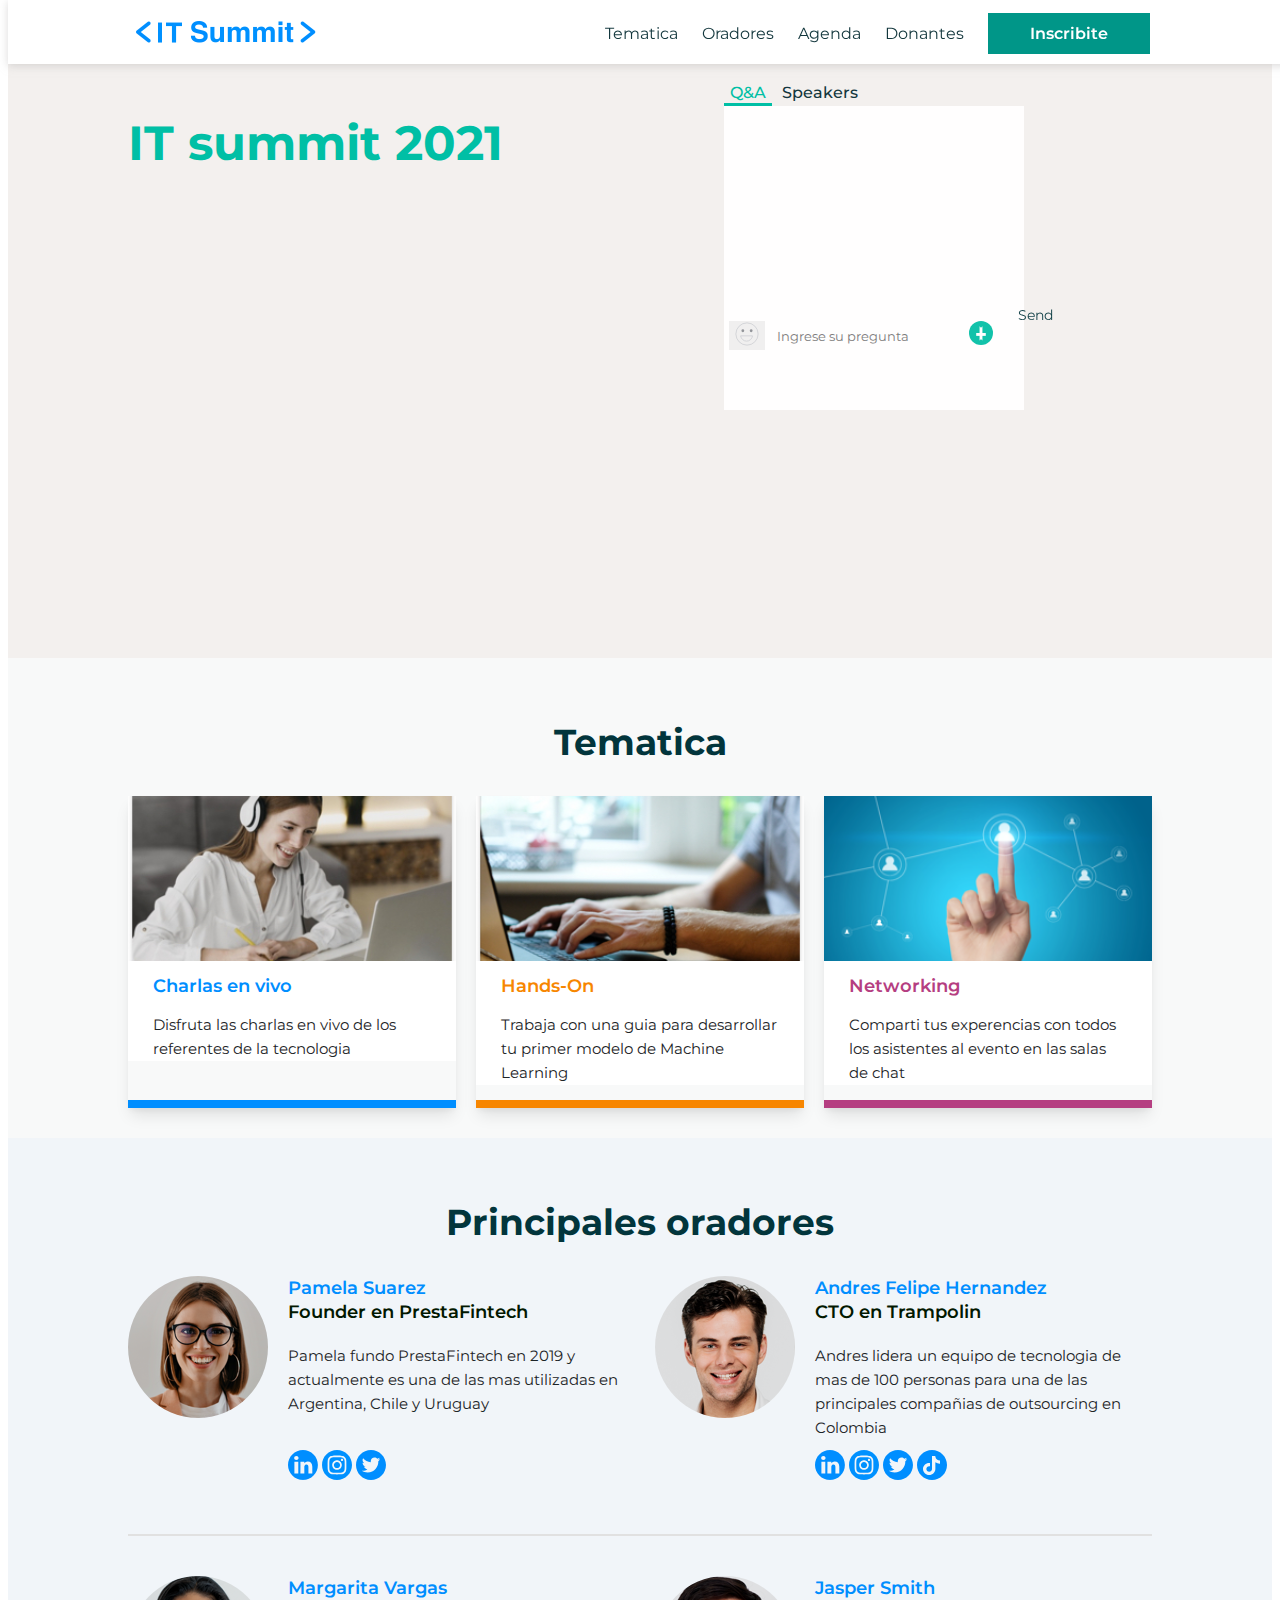
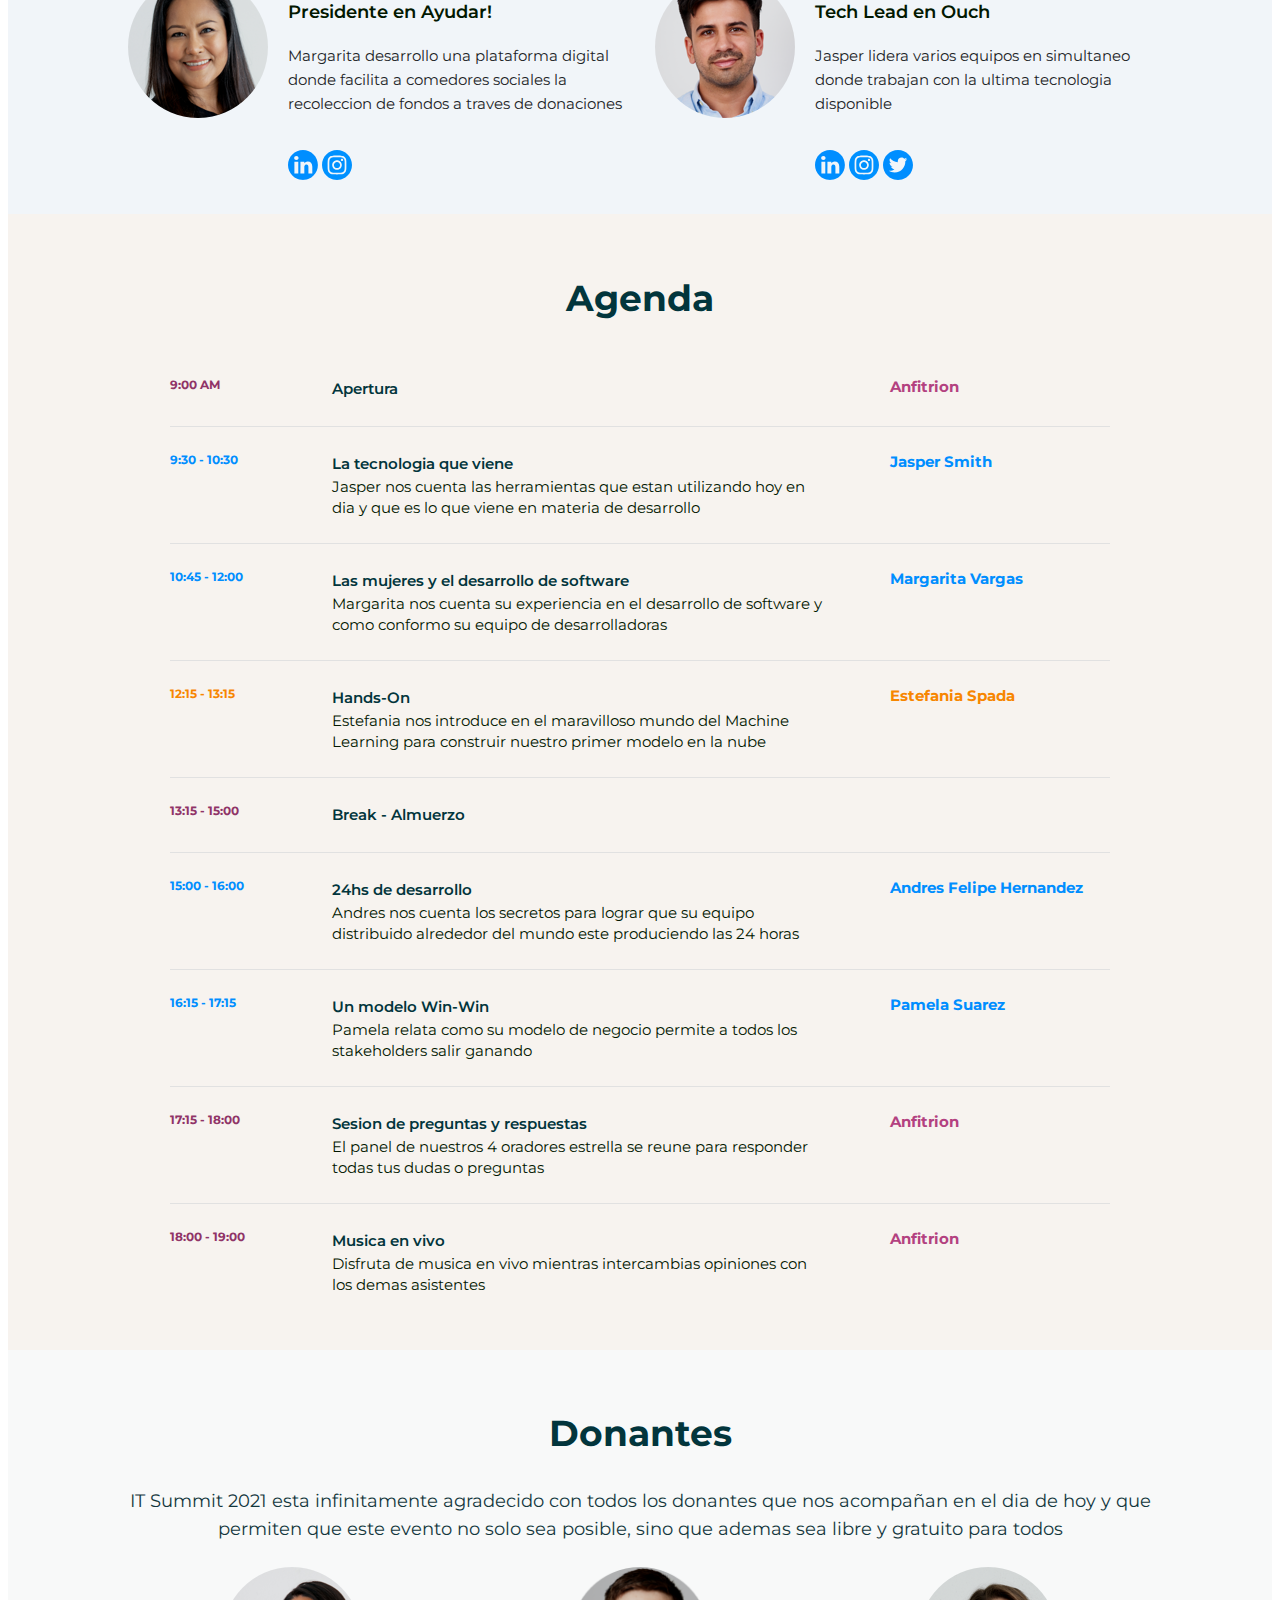
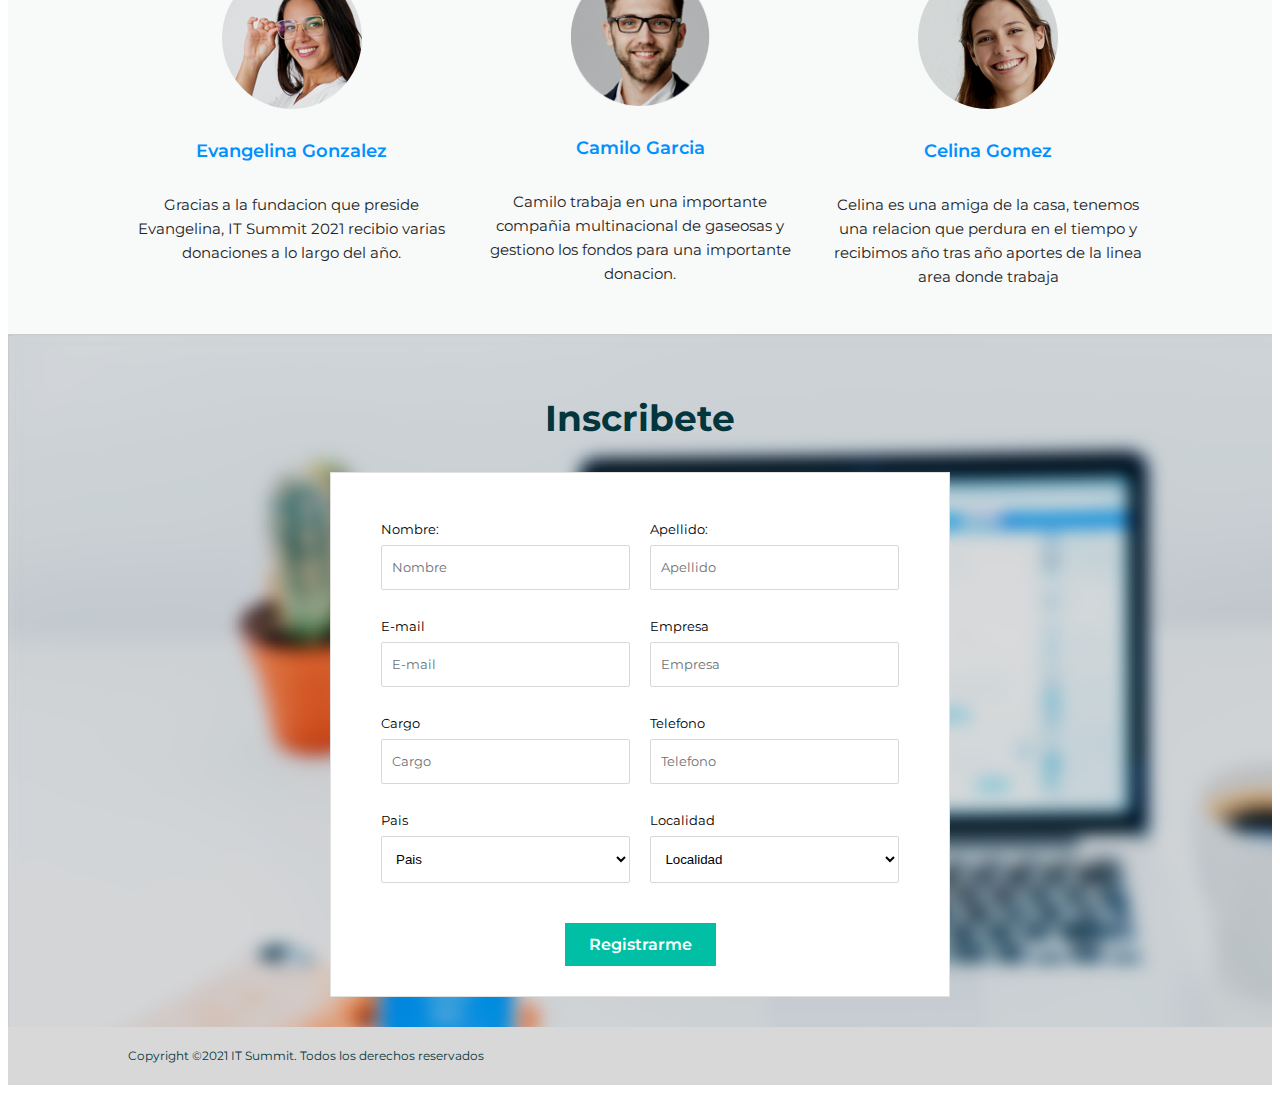
==== index.html @ ecb871af "nuevo" ====
<!DOCTYPE html>
<html lang="en">

<head>
    <meta charset="UTF-8">
    <meta http-equiv="X-UA-Compatible" content="IE=edge">
    <meta name="viewport" content="width=device-width, initial-scale=1.0">
    <link rel="stylesheet" href="./css/style.css">
    <link rel="preconnect" href="https://fonts.gstatic.com">
    <link href="https://fonts.googleapis.com/css2?family=Montserrat:wght@300;400;500;600;700&display=swap"
        rel="stylesheet">
    <script src="./js/app.js"></script>
    <title>Evento</title>
</head>

<body>
    <header class="header" id="header">
        <div class="container">
            <img src="./img/IT_LOGO.png" alt="logo" class="logo" />
            <nav class="barra">
                <div class="menu">
                    <input type="checkbox" id="checkbox" />
                    <span></span>
                    <span></span>
                    <span></span>
                    <ul class="menu-list">
                        <li class="menu-list-li">
                            <a class="link" href="#tematica">Tematica</a>
                        </li>
                        <li class="menu-list-li">
                            <a class="link" href="#oradores">Oradores</a>
                        </li>
                        <li class="menu-list-li">
                            <a class="link" href="#agenda">Agenda</a>
                        </li>
                        <li class="menu-list-li">
                            <a class="link" href="#donantes">Donantes</a>
                        </li>
                        <li class="menu-list-li">
                            <a class="link2" href="#formulario">Inscribite</a>
                        </li>
                    </ul>
                </div>
            </nav>
        </div>
    </header>
    <section class="evento" id="evento">
        <div class="container">
            <div class="box-evento">
                <h1 class="titulo-evento">IT summit 2021</h1>
                <iframe width="500" height="400" src="https://www.youtube.com/embed/CFPLIaMpGrY"
                    title="YouTube video player" frameborder="0"
                    allow="accelerometer; autoplay; clipboard-write; encrypted-media; gyroscope; picture-in-picture"
                    allowfullscreen></iframe>
            </div>
            <div class="box-chat">
                <div class="tit-chat">
                    <div class="w3-bar-w3-black">
                        <button class="w3-bar-item-w3-button active" data-click="qa" onclick="openTab('qa')">Q&A</button>
                        <button class="w3-bar-item-w3-button" data-click="speakers"
                            onclick="openTab('speakers');showUsers()">Speakers</button>
                    </div>
                    <div id="qa" class="tab-chat">
                        <!-- <div class="history-chat" id="historyChat">
                            
                        </div> -->
                        <div class="chat-message">
                            <div class="chat-container">
                                <div class="chat-msg-body">
                                    <div class="chat-msg-scroll" id="scroll">
                                        <div class="chat-msg-text" id="historyChat"></div>
                                    </div>
                                </div>
                            </div>
                        </div>
                        <div class="message-chat">
                            <button type="button" class="emoticon-chat" onclick="openIcons()"><img id="emoticonBtn"
                                    src="./img/emoji_normal.svg" alt=""></button>
                            <input type="text" id="message" name="message" placeholder="Ingrese su pregunta">
                            <a type="button" class="emoticon-chat" onclick="sendQuestion('historyChat')"><img
                                    src="./img/send_button_normal.svg" alt=""></a>
                            <label for="">Send</label>
                        </div>
                        <div class="icons-chat" id="icons" style="display:none">
                            <div>
                                <a type="button" class="emoticon-chat"
                                    onclick="sendEmoticon('historyChat', './img/Like_emoji.png')"><img
                                        src="./img/Like_emoji.png" alt=""></a>
                                <a type="button" class="emoticon-chat"
                                    onclick="sendEmoticon('historyChat', './img/love_emoji.png')"><img
                                        src="./img/love_emoji.png" alt=""></a>
                                <a type="button" class="emoticon-chat"
                                    onclick="sendEmoticon('historyChat', './img/funny_emoji.png')"><img
                                        src="./img/funny_emoji.png" alt=""></a>
                                <a type="button" class="emoticon-chat"
                                    onclick="sendEmoticon('historyChat', './img/wow_emoji.png')"><img
                                        src="./img/wow_emoji.png" alt=""></a>
                                <a type="button" class="emoticon-chat"
                                    onclick="sendEmoticon('historyChat', './img/sad_emoji.png')"><img
                                        src="./img/sad_emoji.png" alt=""></a>
                            </div>
                            <div class="hand-chat" id="hands">
                                <button class="emoticon-chat" href="" onclick="raiseHand()"><img id="handsIcon"
                                        src="./img/icono_mano_normal.svg" alt=""></button>
                                <label class="hand-text" for="">LEVANTAR LA MANO</label>
                            </div>
                        </div>
                    </div>
                    <div id="speakers" class="tab-chat" style="display:none">
                        <div id="speakersList">

                        </div>
                        <div class="chat-message" id="speakersChat" style="display:none">
                            <a type="button" onclick="backChat()"><img src="./img/back.png" alt=""></a>
                            <div id="speakerInfo" class="speaker-style">

                            </div>
                            <div class="chat-container">
                                <div class="chat-msg-body">
                                    <div class="chat-msg-scroll" id="scroll">
                                        <div class="chat-msg-text" id="historyChat2" style="display:none"></div>
                                        <div class="chat-msg-text" id="historyChat3" style="display:none"></div>
                                        <div class="chat-msg-text" id="historyChat4" style="display:none"></div>
                                        <div class="chat-msg-text" id="historyChat5" style="display:none"></div>
                                    </div>
                                </div>
                            </div>
                        </div>
                        <div class="message-chat" id="messageChat" style="display:none">
                            <button type="button" class="emoticon-chat" onclick="openIcons()"><img id="emoticonBtn"
                                    src="./img/emoji_normal.svg" alt=""></button>
                            <input type="text" id="message" name="message" placeholder="Ingrese su pregunta">
                            <a type="button" class="emoticon-chat" onclick="sendQuestion('historyChat')"><img
                                    src="./img/send_button_normal.svg" alt=""></a>
                            <label for="">Send</label>
                        </div>
                    </div>
                </div>
            </div>
        </div>
    </section>
    <section class="tematica" id="tematica">
        <div class="container">
            <h2 class="tit-tematica">Tematica</h2>
            <div class="box-tematica">
                <div class="box-tematica-box">
                    <div class="img-tematica" style="background-image: url(./img/img_charlas_vivo.jpg);"></div>
                    <div class="box-info">
                        <h4 class="tit-box">Charlas en vivo</h4>
                        <p class="parrafo-tematica">Disfruta las charlas en vivo de los referentes de la tecnologia</p>
                    </div>
                </div>
                <div class="box-tematica-box box-orange">
                    <div class="img-tematica" style="background-image: url(./img/img_hands_on.jpg);"></div>
                    <div class="box-info">
                        <h4 class="tit-box">Hands-On</h4>
                        <p class="parrafo-tematica">Trabaja con una guia para desarrollar tu primer modelo de Machine
                            Learning</p>
                    </div>
                </div>
                <div class="box-tematica-box box-violet">
                    <div class="img-tematica" style="background-image: url(./img/img_networking.png);"></div>
                    <div class="box-info">
                        <h4 class="tit-box">Networking</h4>
                        <p class="parrafo-tematica">Comparti tus experencias con todos los asistentes al evento en las
                            salas de chat</p>
                    </div>
                </div>
            </div>
        </div>
    </section>
    <section class="oradores" id="oradores">
        <div class="container">
            <h2 class="tit-oradores">Principales oradores</h2>
            <div class="box-oradores">
                <div class="box-oradores-box">
                    <div class="img-oradores">
                        <img src="./img/pamela_suarez.png" alt="foto de perfil de pamela">
                    </div>
                    <div class="text-box">
                        <h4 class="name-oradores">Pamela Suarez</h4>
                        <h4 class="puesto-oradores">Founder en PrestaFintech</h4>
                        <p class="p-oradores">Pamela fundo PrestaFintech en 2019 y actualmente es una de las mas
                            utilizadas en Argentina, Chile y Uruguay
                        </p>
                        <div class="redes">
                            <img src="./img/icono linkedin.svg" alt="">
                            <img src="./img/icono_instagram.svg" alt="">
                            <img src="./img/icono_Twitter.svg" alt="">
                        </div>
                    </div>
                </div>
                <div class="box-oradores-box">
                    <div class="img-oradores">
                        <img src="./img/andres_hernandez.png" alt="foto de perfil de andres">
                    </div>
                    <div class="text-box">
                        <h4 class="name-oradores">Andres Felipe Hernandez</h4>
                        <h4 class="puesto-oradores">CTO en Trampolin</h4>
                        <p class="p-oradores">Andres lidera un equipo de tecnologia de mas de 100 personas para una de
                            las principales compañias de outsourcing en Colombia</p>
                        <div class="redes">
                            <img src="./img/icono linkedin.svg" alt="">
                            <img src="./img/icono_instagram.svg" alt="">
                            <img src="./img/icono_Twitter.svg" alt="">
                            <img src="./img/icono_tictoc.svg" alt="">
                        </div>
                    </div>
                </div>
            </div>
            <hr class="line">
            <div class="box-oradores">
                <div class="box-oradores-box">
                    <div class="img-oradores">
                        <img src="./img/margarita_vargas.png" alt="foto de perfil de margarita">
                    </div>
                    <div class="text-box">
                        <h4 class="name-oradores">Margarita Vargas</h4>
                        <h4 class="puesto-oradores">Presidente en Ayudar!</h4>
                        <p class="p-oradores">Margarita desarrollo una plataforma digital donde facilita a comedores
                            sociales la recoleccion de fondos a traves de donaciones</p>
                        <div class="redes">
                            <img src="./img/icono linkedin.svg" alt="">
                            <img src="./img/icono_instagram.svg" alt="">
                        </div>
                    </div>
                </div>
                <div class="box-oradores-box">
                    <div class="img-oradores">
                        <img src="./img/jasper_smith.png" alt="foto de perfil de jasper">
                    </div>
                    <div class="text-box">
                        <h4 class="name-oradores">Jasper Smith</h4>
                        <h4 class="puesto-oradores">Tech Lead en Ouch</h4>
                        <p class="p-oradores">Jasper lidera varios equipos en simultaneo donde trabajan con la ultima
                            tecnologia disponible</p>
                        <div class="redes">
                            <img src="./img/icono linkedin.svg" alt="">
                            <img src="./img/icono_instagram.svg" alt="">
                            <img src="./img/icono_Twitter.svg" alt="">
                        </div>
                    </div>
                </div>
            </div>
        </div>
    </section>
    <section class="agenda" id="agenda">
        <div class="container">
            <h2 class="tit-agenda">Agenda</h2>
            <div class="box-agenda">
                <div class="box-agenda-box">
                    <div class="hora-agenda">
                        <h5>9:00 AM</h5>
                    </div>
                    <div class="detalle-agenda">
                        <h5 class="tit-detalle">Apertura</h5>
                    </div>
                    <div class="name-agenda">
                        <h5 class="name-color">Anfitrion</h5>
                    </div>
                </div>
                <div class="box-agenda-box text-blue">
                    <div class="hora-agenda">
                        <h5>9:30 - 10:30</h5>
                    </div>
                    <div class="detalle-agenda">
                        <h5 class="tit-detalle">La tecnologia que viene</h5>
                        <p class="sub-detalle">Jasper nos cuenta las herramientas que estan utilizando hoy en dia y que
                            es lo que viene en materia de desarrollo</p>
                    </div>
                    <div class="name-agenda">
                        <h5 class="name-color">Jasper Smith</h5>
                    </div>
                </div>
                <div class="box-agenda-box text-blue">
                    <div class="hora-agenda">
                        <h5>10:45 - 12:00</h5>
                    </div>
                    <div class="detalle-agenda">
                        <h5 class="tit-detalle">Las mujeres y el desarrollo de software</h5>
                        <p class="sub-detalle">Margarita nos cuenta su experiencia en el desarrollo de software y como
                            conformo su equipo de desarrolladoras</p>
                    </div>
                    <div class="name-agenda">
                        <h5 class="name-color">Margarita Vargas</h5>
                    </div>
                </div>
                <div class="box-agenda-box text-orange">
                    <div class="hora-agenda">
                        <h5>12:15 - 13:15</h5>
                    </div>
                    <div class="detalle-agenda">
                        <h5 class="tit-detalle">Hands-On</h5>
                        <p class="sub-detalle">Estefania nos introduce en el maravilloso mundo del Machine Learning para
                            construir nuestro primer modelo en la nube</p>
                    </div>
                    <div class="name-agenda">
                        <h5 class="name-color">Estefania Spada</h5>
                    </div>
                </div>
                <div class="box-agenda-box">
                    <div class="hora-agenda">
                        <h5>13:15 - 15:00</h5>
                    </div>
                    <div class="detalle-agenda">
                        <h5 class="tit-detalle">Break - Almuerzo</h5>
                    </div>
                    <div class="name-agenda"></div>
                </div>
                <div class="box-agenda-box text-blue">
                    <div class="hora-agenda">
                        <h5>15:00 - 16:00</h5>
                    </div>
                    <div class="detalle-agenda">
                        <h5 class="tit-detalle">24hs de desarrollo</h5>
                        <p class="sub-detalle">Andres nos cuenta los secretos para lograr que su equipo distribuido
                            alrededor del mundo este produciendo las 24 horas</p>
                    </div>
                    <div class="name-agenda">
                        <h5 class="name-color">Andres Felipe Hernandez</h5>
                    </div>
                </div>
                <div class="box-agenda-box text-blue">
                    <div class="hora-agenda">
                        <h5>16:15 - 17:15</h5>
                    </div>
                    <div class="detalle-agenda">
                        <h5 class="tit-detalle">Un modelo Win-Win</h5>
                        <p class="sub-detalle">Pamela relata como su modelo de negocio permite a todos los stakeholders
                            salir ganando</p>
                    </div>
                    <div class="name-agenda">
                        <h5 class="name-color">Pamela Suarez</h5>
                    </div>
                </div>
                <div class="box-agenda-box">
                    <div class="hora-agenda">
                        <h5>17:15 - 18:00</h5>
                    </div>
                    <div class="detalle-agenda">
                        <h5 class="tit-detalle">Sesion de preguntas y respuestas</h5>
                        <p class="sub-detalle">El panel de nuestros 4 oradores estrella se reune para responder todas
                            tus dudas o preguntas</p>
                    </div>
                    <div class="name-agenda">
                        <h5 class="name-color">Anfitrion</h5>
                    </div>
                </div>
                <div class="box-agenda-box">
                    <div class="hora-agenda">
                        <h5>18:00 - 19:00</h5>
                    </div>
                    <div class="detalle-agenda">
                        <h5 class="tit-detalle">Musica en vivo</h5>
                        <p class="sub-detalle">Disfruta de musica en vivo mientras intercambias opiniones con los demas
                            asistentes</p>
                    </div>
                    <div class="name-agenda">
                        <h5 class="name-color">Anfitrion</h5>
                    </div>
                </div>
            </div>
        </div>
    </section>
    <section class="donantes" id="donantes">
        <div class="container">
            <h2 class="tit-donantes">Donantes</h2>
            <h4 class="parrafo-donantes">IT Summit 2021 esta infinitamente agradecido con todos los donantes que nos
                acompañan en el dia de hoy y que permiten que este evento no solo sea posible, sino que ademas sea libre
                y gratuito para todos</h4>
            <div class="box-donantes">
                <div class="name-donantes">
                    <img src="./img/donantes_evangelina.png" alt="" class="img-donantes">
                    <div class="text-donantes">
                        <h5 class="name-style">Evangelina Gonzalez</h5>
                        <p class="text-style">Gracias a la fundacion que preside Evangelina, IT Summit 2021 recibio
                            varias donaciones a lo
                            largo del año.</p>
                    </div>
                </div>
                <div class="name-donantes">
                    <img src="./img/donantes_camilo.png" alt="" class="img-donantes">
                    <div class="text-donantes">
                        <h5 class="name-style">Camilo Garcia</h5>
                        <p class="text-style">Camilo trabaja en una importante compañia multinacional de gaseosas y
                            gestiono los fondos
                            para una importante donacion.</p>
                    </div>
                </div>
                <div class="name-donantes">
                    <img src="./img/celina_gomez.png" alt="" class="img-donantes">
                    <div class="text-donantes">
                        <h5 class="name-style">Celina Gomez</h5>
                        <p class="text-style">Celina es una amiga de la casa, tenemos una relacion que perdura en el
                            tiempo y recibimos año
                            tras año aportes de la linea area donde trabaja</p>
                    </div>
                </div>
            </div>
        </div>
    </section>
    <section class="formulario" id="formulario">
        <div class="container">
            <h2 class="tit-formulario">Inscribete</h2>
            <form action="" class="form">
                <div class="datos-form">
                    <label for="nombre" class="datos">Nombre:</label>
                    <input type="text" class="datos-input" id="nombre" name="nombre" placeholder="Nombre" required>
                </div>
                <div class="datos-form">
                    <label for="apellido" class="datos">Apellido:</label>
                    <input type="text" class="datos-input" id="apellido" name="apellido" placeholder="Apellido"
                        required>
                </div>
                <div class="datos-form">
                    <label for="email" class="datos">E-mail</label>
                    <input type="email" class="datos-input" id="email" name="email" placeholder="E-mail" required>
                </div>
                <div class="datos-form">
                    <label for="empresa" class="datos">Empresa</label>
                    <input type="empresa" class="datos-input" id="empresa" name="empresa" placeholder="Empresa"
                        required>
                </div>
                <div class="datos-form">
                    <label for="cargo" class="datos">Cargo</label>
                    <input type="cargo" class="datos-input" id="cargo" name="cargo" placeholder="Cargo" required>
                </div>
                <div class="datos-form">
                    <label for="telefono" class="datos">Telefono</label>
                    <input type="tel" class="datos-input" id="telefono" name="telefono" placeholder="Telefono">
                </div>
                <div class="datos-form">
                    <label for="pais" class="datos">Pais</label>
                    <select name="pais" class="datos-input" id="pais" required>
                        <option value="" selected disabled>Pais</option>
                        <option value="ar">Argentina</option>
                        <option value="co">Colombia</option>
                        <option value="ur">Uruguay</option>
                        <option value="br">Brasil</option>
                    </select>
                </div>
                <div class="datos-form">
                    <label for="localidad" class="datos">Localidad</label>
                    <select name="localidad" class="datos-input" id="localidad" required>
                        <option value="" selected disabled>Localidad</option>
                        <option value="bue">Buenos Aires</option>
                        <option value="bo">Bogota</option>
                        <option value="mon">Montevideo</option>
                        <option value="sao">Sao Paulo</option>
                    </select>

                </div>
                <div class="boton">
                    <a class="style" href="#answer">Registrarme</a>
                </div>
            </form>
        </div>
        <div class="answer" id="answer">
            <div class="container">
                <img src="./img/icono_check.svg" alt="" class="check">
                <div class="text-answer">
                    <h2 class="tit">¡Gracias por registrarte!</h2>
                    <p class="p-parrafo">Tu participacion esta confirmada</p>
                    <p class="p-parrafo">El dia del evento recibiras el link para conectarte al evento en vivo</p>
                    <h4 class="text-tit">¡Te esperamos!</h4>
                    <p class="parrafo">Comparte este evento en tus redes</p>
                </div>
                <div class="redes">
                    <img src="./img/icono linkedin.svg" alt="">
                    <img src="./img/icono_instagram.svg" alt="">
                    <img src="./img/icono_Twitter.svg" alt="">
                    <img src="./img/icono_tictoc.svg" alt="">
                </div>
                <a class="close" href="#formulario">&times;</a>
            </div>
        </div>
    </section>
    <footer class="foot" id="foot">
        <div class="container">
            <p class="text">Copyright ©2021 IT Summit. Todos los derechos reservados</p>
        </div>
    </footer>

</body>

</html>
---- css/style.css ----
* {
  -webkit-box-sizing: border-box;
  box-sizing: border-box;
}

.container {
  max-width: 1024px;
  width: 100%;
  margin: auto;
}

@media screen and (max-width: 900px) {
  .container {
    max-width: 95%;
  }
}

@media screen and (max-width: 600px) {
  .container {
    max-width: 95%;
  }
}

.header {
  width: 100%;
  position: fixed;
  top: 0;
  padding: 5px 5%;
  background: #ffffff;
  -webkit-box-shadow: 0 2px 8px 0 rgba(185, 183, 183, 0.5);
          box-shadow: 0 2px 8px 0 rgba(185, 183, 183, 0.5);
  z-index: 9999999999;
}

@media screen and (max-width: 600px) {
  .header {
    padding: 10px 5%;
  }
}

.header .container {
  display: -webkit-box;
  display: -ms-flexbox;
  display: flex;
  -webkit-box-align: center;
      -ms-flex-align: center;
          align-items: center;
  -webkit-box-pack: justify;
      -ms-flex-pack: justify;
          justify-content: space-between;
}

.header .logo {
  float: left;
  width: 180px;
}

.header .barra {
  float: right;
}

.header .barra .menu {
  padding-top: 3px;
}

.header .barra .menu .menu-list {
  width: 100%;
  position: absolute;
  top: 45px;
  right: 0;
  overflow: hidden;
  list-style: none;
  background: #f2f2f2;
  height: 0px;
  -webkit-transition: height 0.5s ease;
  transition: height 0.5s ease;
  margin: 0;
}

@media screen and (min-width: 1000px) {
  .header .barra .menu .menu-list {
    position: relative;
    top: 0;
    right: 0;
    overflow: hidden;
    background: unset;
    height: unset;
  }
}

.header .barra .menu .menu-list .menu-list-li {
  position: relative;
}

@media screen and (min-width: 1000px) {
  .header .barra .menu .menu-list .menu-list-li {
    padding: 5px 10px;
    display: inline-block;
  }
}

@media screen and (min-width: 1000px) {
  .header .barra .menu .menu-list .menu-list-li:hover {
    background: unset;
  }
}

.header .barra .menu .menu-list .menu-list-li .link {
  position: relative;
  text-decoration: none;
  color: #000;
  padding: 16px 5%;
  line-height: 28px;
  display: block;
  font-family: "Montserrat", sans-serif;
  font-size: 16px;
  color: #13373d;
  letter-spacing: 0;
}

@media screen and (min-width: 1000px) {
  .header .barra .menu .menu-list .menu-list-li .link {
    padding: unset;
    line-height: unset;
  }
}

.header .barra .menu .menu-list .menu-list-li .link:hover {
  color: #009688;
}

.header .barra .menu .menu-list .menu-list-li .link2 {
  display: inline-block;
  background: #009688;
  width: 162px;
  padding: 11px;
  font-family: "Montserrat", sans-serif;
  font-weight: 600;
  font-size: 16px;
  color: #ffffff;
  letter-spacing: 0;
  text-align: center;
  text-decoration: none;
}

.header .barra .menu .menu-list .menu-list-li .style {
  background: #00bfa5;
  font-family: "Montserrat", sans-serif;
  font-weight: 600;
  font-size: 16px;
  color: #ffffff;
  letter-spacing: 0;
  text-align: center;
  padding: 12px 24px;
  border: 0;
}

.header .barra .menu input[type="checkbox"]:checked ~ ul {
  height: 240px;
  transition: height 0.5s ease-in-out;
  -moz-transition: height 0.5s ease-in-out;
  -o-transition: height 0.5s ease-in-out;
  -webkit-transition: height 0.5s ease-in-out;
}

@media screen and (max-width: 600px) {
  .header .barra .menu input[type="checkbox"]:checked ~ ul {
    height: 300px;
  }
}

.header .barra .menu input {
  display: block;
  width: 40px;
  height: 32px;
  opacity: 0;
  z-index: 2;
  position: absolute;
}

.header .barra .menu input:checked ~ span {
  opacity: 1;
  -webkit-transform: rotate(45deg) translate(2px, 1px);
          transform: rotate(45deg) translate(2px, 1px);
}

.header .barra .menu input:checked ~ span:nth-last-child(3) {
  opacity: 0;
  -webkit-transform: rotate(0deg) scale(0.2, 0.2);
          transform: rotate(0deg) scale(0.2, 0.2);
}

.header .barra .menu input:checked ~ span:nth-last-child(2) {
  -webkit-transform: rotate(-45deg) translate(1px, 0px);
          transform: rotate(-45deg) translate(1px, 0px);
}

@media screen and (min-width: 1000px) {
  .header .barra .menu input {
    display: none;
  }
}

.header .barra .menu span {
  display: block;
  width: 25px;
  height: 2.5px;
  margin-bottom: 6.5px;
  position: relative;
  background: #000;
  z-index: 1;
  -webkit-transform-origin: 3px 0px;
          transform-origin: 3px 0px;
  -webkit-transition: opacity 0.55s ease, -webkit-transform 0.5s ease;
  transition: opacity 0.55s ease, -webkit-transform 0.5s ease;
  transition: transform 0.5s ease, opacity 0.55s ease;
  transition: transform 0.5s ease, opacity 0.55s ease, -webkit-transform 0.5s ease;
}

.header .barra .menu span:first-child {
  -webkit-transform-origin: 0% 0%;
          transform-origin: 0% 0%;
}

.header .barra .menu span:nth-last-child(2) {
  -webkit-transform-origin: 0% 100%;
          transform-origin: 0% 100%;
}

@media screen and (min-width: 1000px) {
  .header .barra .menu span {
    display: none;
  }
}

.evento {
  background: #f3f0ee;
  padding: 74px 0 50px;
}

@media screen and (max-width: 600px) {
  .evento {
    padding: 42px 0 50px;
  }
}

.evento .container {
  display: -webkit-box;
  display: -ms-flexbox;
  display: flex;
  -webkit-box-align: start;
      -ms-flex-align: start;
          align-items: flex-start;
  -webkit-box-pack: justify;
      -ms-flex-pack: justify;
          justify-content: space-between;
}

.evento .container .box-evento {
  max-width: 380px;
}

@media screen and (max-width: 900px) {
  .evento .container .box-evento {
    max-width: 100%;
  }
}

.evento .container .box-evento .titulo-evento {
  font-family: "Montserrat", sans-serif;
  font-weight: bold;
  font-size: 48px;
  color: #00bfa5;
}

.evento .container .box-evento .fecha-evento {
  font-family: "Montserrat", sans-serif;
  font-weight: bold;
  color: #13373d;
  font-size: 18px;
  line-height: 28px;
}

.evento .container .box-evento .texto-evento {
  font-family: "Montserrat";
  font-weight: 400;
  font-size: 18px;
  color: #001900;
  line-height: 28px;
}

.evento .container .box-evento .link2 {
  display: inline-block;
  background: #009688;
  width: 162px;
  padding: 11px;
  font-family: "Montserrat", sans-serif;
  font-weight: 600;
  font-size: 16px;
  color: #ffffff;
  letter-spacing: 0;
  text-align: center;
  text-decoration: none;
}

.evento .container .box-chat {
  width: 428px;
  position: relative;
}

.evento .container .box-chat .tit-chat .w3-bar-w3-black .w3-bar-item-w3-button {
  font-family: "Montserrat", sans-serif;
  font-weight: 500;
  font-size: 16px;
  background-color: transparent;
  color: #13373d;
  letter-spacing: 0;
  border: 0;
  border-bottom: 3px solid transparent;
}

.evento .container .box-chat .tit-chat .w3-bar-w3-black .w3-bar-item-w3-button.active {
  border-color: #00bfa5;
  color: #00bfa5;
}

.evento .container .box-chat .tit-chat .tab-chat {
  height: 304px;
  width: 300px;
  opacity: 0.93;
  background: #ffffff;
}

.evento .container .box-chat .tit-chat .tab-chat .chat-message {
  height: 200px;
  background-color: white;
}

.evento .container .box-chat .tit-chat .tab-chat .chat-message .chat-container {
  height: 100%;
  position: relative;
}

.evento .container .box-chat .tit-chat .tab-chat .chat-message .chat-container .chat-msg-body {
  height: 100%;
  overflow: hidden;
  -webkit-box-sizing: border-box;
          box-sizing: border-box;
  width: 100%;
  position: absolute;
  top: 0;
  margin: 10px 0;
}

.evento .container .box-chat .tit-chat .tab-chat .chat-message .chat-container .chat-msg-body .chat-msg-scroll {
  position: relative;
  max-height: 100%;
  overflow: auto;
}

.evento .container .box-chat .tit-chat .tab-chat .chat-message .chat-container .chat-msg-body .chat-msg-scroll .chat-msg-text {
  height: 200px;
}

.evento .container .box-chat .tit-chat .tab-chat .chat-message .chat-container .chat-msg-body .chat-msg-scroll .chat-msg-text .question-style .time-style,
.evento .container .box-chat .tit-chat .tab-chat .chat-message .chat-container .chat-msg-body .chat-msg-scroll .chat-msg-text .answer-style .time-style {
  font-family: "Montserrat", sans-serif;
  font-size: 16px;
  color: #6d7278;
  margin-left: 30px;
}

.evento .container .box-chat .tit-chat .tab-chat .chat-message .chat-container .chat-msg-body .chat-msg-scroll .chat-msg-text .question-style .msgImg-style,
.evento .container .box-chat .tit-chat .tab-chat .chat-message .chat-container .chat-msg-body .chat-msg-scroll .chat-msg-text .answer-style .msgImg-style {
  -webkit-box-align: start;
      -ms-flex-align: start;
          align-items: flex-start;
  display: -webkit-box;
  display: -ms-flexbox;
  display: flex;
  -ms-flex-pack: distribute;
      justify-content: space-around;
}

.evento .container .box-chat .tit-chat .tab-chat .chat-message .chat-container .chat-msg-body .chat-msg-scroll .chat-msg-text .question-style .msgImg-style .bubble-style,
.evento .container .box-chat .tit-chat .tab-chat .chat-message .chat-container .chat-msg-body .chat-msg-scroll .chat-msg-text .answer-style .msgImg-style .bubble-style {
  width: 90%;
  background: #f2f2f2;
  border-radius: 20px;
  font-family: "Montserrat", sans-serif;
  font-size: 13px;
  color: #6d7278;
}

.evento .container .box-chat .tit-chat .tab-chat .chat-message .chat-container .chat-msg-body .chat-msg-scroll .chat-msg-text .question-style .msgImg-style .bubble-style p,
.evento .container .box-chat .tit-chat .tab-chat .chat-message .chat-container .chat-msg-body .chat-msg-scroll .chat-msg-text .answer-style .msgImg-style .bubble-style p {
  padding: 25px;
  margin: 0;
}

.evento .container .box-chat .tit-chat .tab-chat .chat-message .chat-container .chat-msg-body .chat-msg-scroll .chat-msg-text .question-style .msgImg-style .bubble-style img,
.evento .container .box-chat .tit-chat .tab-chat .chat-message .chat-container .chat-msg-body .chat-msg-scroll .chat-msg-text .answer-style .msgImg-style .bubble-style img {
  margin: 25px;
  width: 30px;
  display: inline-block;
}

.evento .container .box-chat .tit-chat .tab-chat .chat-message .chat-container .chat-msg-body .chat-msg-scroll .chat-msg-text .answer-style .msgImg-style {
  -webkit-box-orient: horizontal;
  -webkit-box-direction: reverse;
      -ms-flex-direction: row-reverse;
          flex-direction: row-reverse;
}

.evento .container .box-chat .tit-chat .tab-chat .chat-message .chat-container .chat-msg-body .chat-msg-scroll .chat-msg-text .answer-style .msgImg-style .bubble-style {
  background: #ffffff;
  -webkit-box-shadow: 0 2px 4px 0 rgba(210, 210, 210, 0.5);
          box-shadow: 0 2px 4px 0 rgba(210, 210, 210, 0.5);
}

.evento .container .box-chat .tit-chat .tab-chat .message-chat {
  background: #ffffff;
  display: -webkit-box;
  display: -ms-flexbox;
  display: flex;
}

.evento .container .box-chat .tit-chat .tab-chat .message-chat #icons {
  -webkit-box-align: end;
      -ms-flex-align: end;
          align-items: flex-end;
}

.evento .container .box-chat .tit-chat .tab-chat .message-chat #message {
  font-family: "Montserrat", sans-serif;
  font-size: 13px;
  color: #02353c;
  border: none;
  margin: 15px 5px;
}

.evento .container .box-chat .tit-chat .tab-chat .message-chat .emoticon-chat {
  border: none;
  margin: 15px 5px;
}

.evento .container .box-chat .tit-chat .tab-chat .message-chat label {
  font-family: "Montserrat", sans-serif;
  font-size: 14px;
  color: #02353c;
  padding-left: 5px;
  margin-left: 15px;
  margin-bottom: 15px;
}

.evento .container .box-chat .tit-chat .tab-chat .message-chat img {
  width: 24px;
}

.evento .container .box-chat .tit-chat .tab-chat .icons-chat .emoticon-chat {
  height: 34px;
  width: 165px;
  margin-left: 15px;
}

.evento .container .box-chat .tit-chat .tab-chat .icons-chat .hand-chat {
  color: black;
  display: -webkit-box;
  display: -ms-flexbox;
  display: flex;
  -webkit-box-align: center;
      -ms-flex-align: center;
          align-items: center;
  -webkit-box-pack: start;
      -ms-flex-pack: start;
          justify-content: flex-start;
}

.evento .container .box-chat .tit-chat .tab-chat .icons-chat .hand-chat .emoticon-chat {
  width: 24px;
  border: none;
  margin: 15px 5px;
}

.evento .container .box-chat .tit-chat .tab-chat .icons-chat .hand-chat .hand-text {
  font-family: "Montserrat", sans-serif;
  font-size: 12px;
  letter-spacing: 0;
  margin-left: 15px;
}

.evento .container .box-chat .tit-chat .tab-chat .speaker-style {
  -webkit-box-align: start;
      -ms-flex-align: start;
          align-items: flex-start;
  display: -webkit-box;
  display: -ms-flexbox;
  display: flex;
  font-family: "Montserrat", sans-serif;
  font-weight: 600;
  font-size: 13px;
  color: #00363e;
  letter-spacing: 0;
  line-height: 18px;
}

.evento .container .box-chat .tit-chat .tab-chat .speaker-style .speaker-info {
  display: -webkit-box;
  display: -ms-flexbox;
  display: flex;
  -webkit-box-orient: vertical;
  -webkit-box-direction: normal;
      -ms-flex-direction: column;
          flex-direction: column;
}

.evento .container .box-chat .tit-chat .tab-chat .speaker-style .position {
  display: -webkit-box;
  display: -ms-flexbox;
  display: flex;
  font-family: "Montserrat", sans-serif;
  font-weight: 300;
  font-size: 13px;
  color: #021800;
  letter-spacing: 0;
  line-height: 18px;
}

.evento .container .box-chat .tit-chat .tab-chat .speaker-style .speaker-img {
  width: 60px;
}

.encuesta {
  background: #f3f0ee;
  padding: 74px 0 50px;
}

@media screen and (max-width: 600px) {
  .encuesta {
    padding: 42px 0 50px;
  }
}

.encuesta .container {
  display: -webkit-box;
  display: -ms-flexbox;
  display: flex;
  -webkit-box-align: start;
      -ms-flex-align: start;
          align-items: flex-start;
  -webkit-box-pack: justify;
      -ms-flex-pack: justify;
          justify-content: space-between;
}

.encuesta .container .box-evento {
  max-width: 380px;
}

@media screen and (max-width: 900px) {
  .encuesta .container .box-evento {
    max-width: 100%;
  }
}

.encuesta .container .box-evento .titulo-evento {
  font-family: "Montserrat", sans-serif;
  font-weight: bold;
  font-size: 36px;
  color: #00bfa5;
  letter-spacing: 0;
}

.encuesta .container .box-evento .subtit-evento {
  font-family: "Montserrat", sans-serif;
  font-weight: bold;
  color: #13373d;
  font-size: 18px;
  line-height: 28px;
}

.encuesta .container .box-evento .texto-evento {
  font-family: "Montserrat";
  font-weight: 400;
  font-size: 18px;
  color: #001900;
  line-height: 28px;
}

.encuesta .container .box-imagen {
  width: 428px;
  position: relative;
}

@media screen and (max-width: 900px) {
  .encuesta .container .box-imagen {
    display: none;
  }
}

.encuesta .container .box-imagen .imagen-evento {
  width: 100%;
}

.encuesta .container .box-imagen .img-net {
  top: -17px;
  right: 52px;
  position: absolute;
}

.encuesta .container .box-imagen .img-hands {
  top: 230px;
  left: -42px;
  position: absolute;
}

.encuesta .container .box-imagen .img-charlas {
  top: 346px;
  right: 80px;
  position: absolute;
}

.evento-general .container .evento-tit {
  font-family: "Montserrat", sans-serif;
  font-weight: bold;
  font-size: 36px;
  color: #02353c;
  text-align: center;
  line-height: 48px;
}

.evento-general .container .line {
  margin: 50px 0 40px;
  border: 1px solid #e1e1e1;
}

.evento-general .container .stars-cal {
  display: -webkit-box;
  display: -ms-flexbox;
  display: flex;
  -webkit-box-align: center;
      -ms-flex-align: center;
          align-items: center;
  -webkit-box-pack: justify;
      -ms-flex-pack: justify;
          justify-content: space-between;
}

.evento-general .container .stars-cal .evento-subtit {
  font-family: "Montserrat", sans-serif;
  font-weight: 400;
  font-size: 15px;
  color: #13373d;
  letter-spacing: 0;
  line-height: 31px;
}

.actividades .container .act-tit {
  font-family: "Montserrat", sans-serif;
  font-weight: bold;
  font-size: 36px;
  color: #02353c;
  text-align: center;
  line-height: 48px;
}

.actividades .container .line {
  margin: 50px 0 40px;
  border: 1px solid #e1e1e1;
}

.actividades .container .stars-cal {
  display: -webkit-box;
  display: -ms-flexbox;
  display: flex;
  -webkit-box-align: center;
      -ms-flex-align: center;
          align-items: center;
  -webkit-box-pack: justify;
      -ms-flex-pack: justify;
          justify-content: space-between;
}

.actividades .container .stars-cal .act-subtit {
  font-family: "Montserrat", sans-serif;
  font-weight: 400;
  font-size: 15px;
  color: #13373d;
  letter-spacing: 0;
  line-height: 31px;
}

.comentarios .container .comen-tit {
  font-family: "Montserrat", sans-serif;
  font-weight: bold;
  font-size: 36px;
  color: #02353c;
  text-align: center;
  line-height: 48px;
}

.comentarios .container .comen-subtit {
  font-family: "Montserrat", sans-serif;
  font-weight: normal;
  font-size: 18px;
  color: #13373d;
  letter-spacing: 0;
  text-align: center;
  line-height: 28px;
}

.comentarios .container .area {
  display: block;
  margin: 15px auto;
  background: #f8f9f9;
  border: 1px solid rgba(0, 0, 0, 0.25);
  border-radius: 2px;
}

.comentarios .container .link {
  display: block;
  margin: 20px auto;
  background: #009688;
  width: 162px;
  padding: 11px;
  font-family: "Montserrat", sans-serif;
  font-weight: 600;
  font-size: 16px;
  color: #ffffff;
  letter-spacing: 0;
  text-align: center;
  text-decoration: none;
}

.respuesta .tit {
  font-family: "Montserrat", sans-serif;
  font-weight: 600;
  font-size: 25px;
  color: #000000;
  letter-spacing: 0;
  text-align: center;
  line-height: 31px;
}

.respuesta .parrafo {
  font-family: "Montserrat", sans-serif;
  font-size: 15px;
  color: #000000;
  letter-spacing: 0;
  text-align: center;
  line-height: 31px;
}

.respuesta .sub-parrafo {
  font-family: "Montserrat", sans-serif;
  font-size: 15px;
  color: #000000;
  letter-spacing: 0;
  text-align: center;
  line-height: 31px;
}

.respuesta .saludo {
  font-family: "Montserrat", sans-serif;
  font-weight: bold;
  font-size: 18px;
  color: #000000;
  letter-spacing: 0;
  text-align: center;
  line-height: 31px;
}

.respuesta .social {
  text-align: center;
}

.tematica {
  background-color: #f8f9f9;
  padding: 30px 0;
}

.tematica .container .tit-tematica {
  font-family: "Montserrat", sans-serif;
  font-weight: bold;
  font-size: 36px;
  color: #02353c;
  text-align: center;
  line-height: 48px;
}

.tematica .container .box-tematica {
  display: -webkit-box;
  display: -ms-flexbox;
  display: flex;
  -webkit-box-pack: justify;
      -ms-flex-pack: justify;
          justify-content: space-between;
}

@media screen and (max-width: 600px) {
  .tematica .container .box-tematica {
    -webkit-box-orient: vertical;
    -webkit-box-direction: normal;
        -ms-flex-direction: column;
            flex-direction: column;
  }
}

.tematica .container .box-tematica .box-tematica-box {
  width: calc(33% - 10px);
  border-bottom: 8px solid #008eff;
  -webkit-box-shadow: 0 10px 15px -3px rgba(0, 0, 0, 0.1), 0 4px 6px -2px rgba(0, 0, 0, 0.05);
          box-shadow: 0 10px 15px -3px rgba(0, 0, 0, 0.1), 0 4px 6px -2px rgba(0, 0, 0, 0.05);
}

@media screen and (max-width: 600px) {
  .tematica .container .box-tematica .box-tematica-box {
    width: 100%;
    margin: 10px;
  }
}

.tematica .container .box-tematica .box-tematica-box.box-orange {
  border-color: #f78600;
}

.tematica .container .box-tematica .box-tematica-box.box-orange .box-info .tit-box {
  color: #f78600;
}

.tematica .container .box-tematica .box-tematica-box.box-violet {
  border-color: #b53e81;
}

.tematica .container .box-tematica .box-tematica-box.box-violet .box-info .tit-box {
  color: #b53e81;
}

.tematica .container .box-tematica .box-tematica-box .box-info {
  background: #ffffff;
  padding: 13px 25px 0px;
}

.tematica .container .box-tematica .box-tematica-box .box-info .tit-box {
  font-family: "Montserrat", sans-serif;
  font-weight: 600;
  font-size: 18px;
  color: #008eff;
  letter-spacing: 0;
  line-height: 24px;
  margin-top: 0px;
  margin-bottom: 10px;
}

.tematica .container .box-tematica .box-tematica-box .box-info .parrafo-tematica {
  font-family: "Montserrat", sans-serif;
  font-size: 15px;
  color: #1c2427;
  letter-spacing: 0;
  line-height: 24px;
}

.tematica .container .box-tematica .box-tematica-box .img-tematica {
  width: 100%;
  height: 165px;
  background-position: center;
  background-size: cover;
  background-repeat: no-repeat;
}

.oradores {
  background-color: #f1f5f9;
  padding: 30px 0;
}

.oradores .container .tit-oradores {
  font-family: "Montserrat", sans-serif;
  font-weight: bold;
  font-size: 36px;
  color: #02353c;
  text-align: center;
  line-height: 48px;
}

.oradores .container .box-oradores {
  display: -webkit-box;
  display: -ms-flexbox;
  display: flex;
  -ms-flex-flow: wrap;
      flex-flow: wrap;
  -webkit-box-pack: justify;
      -ms-flex-pack: justify;
          justify-content: space-between;
}

@media screen and (max-width: 600px) {
  .oradores .container .box-oradores {
    -webkit-box-orient: vertical;
    -webkit-box-direction: normal;
        -ms-flex-direction: column;
            flex-direction: column;
  }
}

.oradores .container .box-oradores .box-oradores-box {
  width: calc(50% - 15px);
  display: -webkit-box;
  display: -ms-flexbox;
  display: flex;
  -webkit-box-align: start;
      -ms-flex-align: start;
          align-items: flex-start;
}

@media screen and (max-width: 900px) {
  .oradores .container .box-oradores .box-oradores-box {
    -webkit-box-orient: vertical;
    -webkit-box-direction: normal;
        -ms-flex-direction: column;
            flex-direction: column;
  }
}

@media screen and (max-width: 600px) {
  .oradores .container .box-oradores .box-oradores-box {
    width: 100%;
    text-align: center;
  }
}

.oradores .container .box-oradores .box-oradores-box .text-box .name-oradores {
  margin: 0;
  font-family: "Montserrat", sans-serif;
  font-weight: 600;
  font-size: 18px;
  color: #008eff;
  letter-spacing: 0;
  line-height: 24px;
}

.oradores .container .box-oradores .box-oradores-box .text-box .puesto-oradores {
  margin: 0;
  font-family: "Montserrat", sans-serif;
  font-weight: 600;
  font-size: 18px;
  color: #021800;
  letter-spacing: 0;
  line-height: 24px;
  margin-bottom: 20px;
}

.oradores .container .box-oradores .box-oradores-box .text-box .p-oradores {
  min-height: 96px;
  margin: 0;
  font-family: "Montserrat", sans-serif;
  font-size: 15px;
  color: #1c2427;
  letter-spacing: 0;
  line-height: 24px;
}

.oradores .container .box-oradores .box-oradores-box .text-box .redes {
  margin-top: 10px;
}

.oradores .container .box-oradores .box-oradores-box .img-oradores {
  margin-right: 20px;
  width: 150px;
}

@media screen and (max-width: 900px) {
  .oradores .container .box-oradores .box-oradores-box .img-oradores {
    margin: 10px;
  }
}

@media screen and (max-width: 600px) {
  .oradores .container .box-oradores .box-oradores-box .img-oradores {
    width: 100%;
  }
}

.oradores .container .line {
  margin: 50px 0 40px;
  border: 1px solid #e1e1e1;
}

.agenda {
  background-color: #f7f3ef;
  padding: 30px 0;
}

.agenda .container {
  max-width: 940px;
}

.agenda .container .tit-agenda {
  font-family: "Montserrat", sans-serif;
  font-weight: bold;
  font-size: 36px;
  color: #02353c;
  text-align: center;
  line-height: 48px;
}

.agenda .container .box-agenda {
  display: -webkit-box;
  display: -ms-flexbox;
  display: flex;
  -webkit-box-orient: vertical;
  -webkit-box-direction: normal;
      -ms-flex-direction: column;
          flex-direction: column;
}

.agenda .container .box-agenda .box-agenda-box {
  display: -webkit-box;
  display: -ms-flexbox;
  display: flex;
  -webkit-box-pack: justify;
      -ms-flex-pack: justify;
          justify-content: space-between;
  padding: 25px 0;
}

@media screen and (max-width: 600px) {
  .agenda .container .box-agenda .box-agenda-box {
    -webkit-box-orient: vertical;
    -webkit-box-direction: normal;
        -ms-flex-direction: column;
            flex-direction: column;
  }
}

.agenda .container .box-agenda .box-agenda-box + .box-agenda-box {
  border-top: 1px solid #e1e1e1;
}

.agenda .container .box-agenda .box-agenda-box.text-blue .hora-agenda {
  color: #008eff;
}

.agenda .container .box-agenda .box-agenda-box.text-blue .name-agenda .name-color {
  color: #008eff;
}

.agenda .container .box-agenda .box-agenda-box.text-orange .hora-agenda {
  color: #f78600;
}

.agenda .container .box-agenda .box-agenda-box.text-orange .name-agenda .name-color {
  color: #f78600;
}

.agenda .container .box-agenda .box-agenda-box .hora-agenda {
  margin: 0 0;
  width: 94px;
  font-family: "Montserrat", sans-serif;
  font-weight: bold;
  font-size: 15px;
  color: #903467;
  letter-spacing: 0;
}

.agenda .container .box-agenda .box-agenda-box .hora-agenda h5 {
  margin: 0;
}

@media screen and (max-width: 600px) {
  .agenda .container .box-agenda .box-agenda-box .hora-agenda {
    margin: 5px;
  }
}

.agenda .container .box-agenda .box-agenda-box .detalle-agenda {
  width: 490px;
}

@media screen and (max-width: 900px) {
  .agenda .container .box-agenda .box-agenda-box .detalle-agenda {
    width: 350px;
  }
}

@media screen and (max-width: 600px) {
  .agenda .container .box-agenda .box-agenda-box .detalle-agenda {
    margin: 5px;
  }
}

.agenda .container .box-agenda .box-agenda-box .detalle-agenda .tit-detalle {
  margin: 0 0;
  font-family: "Montserrat", sans-serif;
  font-weight: 600;
  font-size: 15px;
  color: #02353c;
  letter-spacing: 0;
  line-height: 24px;
}

.agenda .container .box-agenda .box-agenda-box .detalle-agenda .sub-detalle {
  font-family: "Montserrat", sans-serif;
  font-size: 15px;
  color: #021700;
  letter-spacing: 0;
  line-height: 21px;
  margin: 0%;
}

.agenda .container .box-agenda .box-agenda-box .name-agenda {
  width: 220px;
}

@media screen and (max-width: 600px) {
  .agenda .container .box-agenda .box-agenda-box .name-agenda {
    margin: 5px;
  }
}

.agenda .container .box-agenda .box-agenda-box .name-agenda .name-color {
  font-family: "Montserrat", sans-serif;
  font-weight: bold;
  font-size: 15px;
  color: #b34180;
  letter-spacing: 0;
  margin: 0%;
}

.agenda .container .box-agenda .line-agenda {
  width: 100%;
  border-bottom: 1px solid #e1e1e1;
}

.donantes {
  background-color: #f8f9f9;
  padding: 30px 0;
}

.donantes .container .tit-donantes {
  font-family: "Montserrat", sans-serif;
  font-weight: bold;
  font-size: 36px;
  color: #02353c;
  text-align: center;
  line-height: 48px;
}

.donantes .container .parrafo-donantes {
  font-family: "Montserrat", sans-serif;
  font-weight: 400;
  font-size: 18px;
  color: #13373d;
  letter-spacing: 0;
  text-align: center;
  line-height: 28px;
}

.donantes .container .box-donantes {
  display: -webkit-box;
  display: -ms-flexbox;
  display: flex;
  -webkit-box-pack: justify;
      -ms-flex-pack: justify;
          justify-content: space-between;
}

@media screen and (max-width: 600px) {
  .donantes .container .box-donantes {
    -webkit-box-orient: vertical;
    -webkit-box-direction: normal;
        -ms-flex-direction: column;
            flex-direction: column;
  }
}

.donantes .container .box-donantes .name-donantes {
  width: calc(33% - 10px);
  display: -webkit-box;
  display: -ms-flexbox;
  display: flex;
  -webkit-box-orient: vertical;
  -webkit-box-direction: normal;
      -ms-flex-direction: column;
          flex-direction: column;
  -webkit-box-align: center;
      -ms-flex-align: center;
          align-items: center;
}

@media screen and (max-width: 600px) {
  .donantes .container .box-donantes .name-donantes {
    width: 100%;
  }
}

.donantes .container .box-donantes .name-donantes .text-donantes .name-style {
  font-family: "Montserrat", sans-serif;
  font-weight: 600;
  font-size: 18px;
  color: #0091ff;
  letter-spacing: 0;
  text-align: center;
  line-height: 24px;
}

.donantes .container .box-donantes .name-donantes .text-donantes .text-style {
  font-family: "Montserrat", sans-serif;
  font-size: 15px;
  color: #1c2427;
  letter-spacing: 0;
  text-align: center;
  line-height: 24px;
}

.donantes .container .box-donantes .name-donantes .img-donantes {
  width: 140px;
}

.formulario {
  background-image: url("./img_bg_form_desktop.png");
  padding: 30px 0;
  position: relative;
}

.formulario .container {
  display: -webkit-box;
  display: -ms-flexbox;
  display: flex;
  -webkit-box-orient: vertical;
  -webkit-box-direction: normal;
      -ms-flex-direction: column;
          flex-direction: column;
  -webkit-box-align: center;
      -ms-flex-align: center;
          align-items: center;
}

.formulario .container .tit-formulario {
  width: 100%;
  font-family: "Montserrat", sans-serif;
  font-weight: bold;
  font-size: 36px;
  color: #02353c;
  text-align: center;
  line-height: 48px;
}

.formulario .container .form {
  width: 620px;
  background: #ffffff;
  border: 1px solid #e1e1e1;
  padding: 30px 50px;
  -webkit-box-sizing: border-box;
          box-sizing: border-box;
  display: -webkit-box;
  display: -ms-flexbox;
  display: flex;
  -ms-flex-wrap: wrap;
      flex-wrap: wrap;
  -webkit-box-align: center;
      -ms-flex-align: center;
          align-items: center;
  -webkit-box-pack: justify;
      -ms-flex-pack: justify;
          justify-content: space-between;
}

@media screen and (max-width: 600px) {
  .formulario .container .form {
    width: 100%;
  }
}

.formulario .container .form .datos-form {
  width: 48%;
  display: -webkit-box;
  display: -ms-flexbox;
  display: flex;
  -webkit-box-orient: vertical;
  -webkit-box-direction: normal;
      -ms-flex-direction: column;
          flex-direction: column;
  margin: 10px 0;
}

@media screen and (max-width: 600px) {
  .formulario .container .form .datos-form {
    width: 100%;
  }
}

.formulario .container .form .datos-form .datos {
  font-family: "Montserrat", sans-serif;
  font-size: 13px;
  color: #000000;
  padding: 8px 0;
}

.formulario .container .form .datos-form .datos-input {
  background: #ffffff;
  border: 1px solid #d8d8d8;
  border-radius: 2px;
  padding: 14px 10px;
}

.formulario .container .form .datos-form .datos-input::-webkit-input-placeholder {
  font-family: "Montserrat", sans-serif;
  font-size: 13px;
  color: #6d7278;
}

.formulario .container .form .datos-form .datos-input:-ms-input-placeholder {
  font-family: "Montserrat", sans-serif;
  font-size: 13px;
  color: #6d7278;
}

.formulario .container .form .datos-form .datos-input::-ms-input-placeholder {
  font-family: "Montserrat", sans-serif;
  font-size: 13px;
  color: #6d7278;
}

.formulario .container .form .datos-form .datos-input::placeholder {
  font-family: "Montserrat", sans-serif;
  font-size: 13px;
  color: #6d7278;
}

.formulario .container .form .boton {
  width: 100%;
  display: -webkit-box;
  display: -ms-flexbox;
  display: flex;
  -webkit-box-pack: center;
      -ms-flex-pack: center;
          justify-content: center;
  -webkit-box-align: center;
      -ms-flex-align: center;
          align-items: center;
  margin-top: 30px;
}

.formulario .container .form .boton .style {
  background: #00bfa5;
  font-family: "Montserrat", sans-serif;
  font-weight: 600;
  font-size: 16px;
  color: #ffffff;
  letter-spacing: 0;
  text-align: center;
  padding: 12px 24px;
  border: 0;
  text-decoration: none;
}

.answer {
  position: absolute;
  top: 0;
  bottom: 0;
  left: 0;
  right: 0;
  background: rgba(0, 0, 0, 0.7);
  -webkit-transition: opacity 500ms;
  transition: opacity 500ms;
  visibility: hidden;
  opacity: 100%;
  display: -webkit-box;
  display: -ms-flexbox;
  display: flex;
}

.answer:target {
  visibility: visible;
  opacity: 1;
}

.answer .container {
  display: -webkit-box;
  display: -ms-flexbox;
  display: flex;
  position: relative;
  -webkit-box-orient: vertical;
  -webkit-box-direction: normal;
      -ms-flex-direction: column;
          flex-direction: column;
  -webkit-box-align: center;
      -ms-flex-align: center;
          align-items: center;
  background: #ffffff;
  border: 1px solid #e1e1e1;
  width: 620px;
  padding: 45px 0;
}

.answer .container .check {
  text-align: center;
}

.answer .container .text-answer .tit {
  font-family: "Montserrat", sans-serif;
  font-weight: 600;
  font-size: 25px;
  color: #000000;
  letter-spacing: 0;
  text-align: center;
  line-height: 31px;
}

.answer .container .text-answer .p-parrafo {
  font-family: "Montserrat", sans-serif;
  font-size: 15px;
  color: #000000;
  letter-spacing: 0;
  text-align: center;
  line-height: 31px;
}

.answer .container .text-answer .text-tit {
  font-family: "Montserrat", sans-serif;
  font-weight: bold;
  font-size: 18px;
  color: #000000;
  letter-spacing: 0;
  text-align: center;
  line-height: 31px;
}

.answer .container .text-answer .parrafo {
  font-family: "ProximaNova", sans-serif;
  font-size: 15px;
  color: #405457;
  letter-spacing: 0;
  text-align: center;
  line-height: 28px;
}

.answer .container .redes {
  text-align: center;
}

.answer .close {
  position: absolute;
  top: 10px;
  right: 20px;
  -webkit-transition: all 200ms;
  transition: all 200ms;
  font-size: 30px;
  font-weight: bold;
  text-decoration: none;
  color: #333;
}

.foot {
  background-color: #d8d8d8;
  padding: 5px 0;
}

@media screen and (max-width: 600px) {
  .foot .container {
    text-align: center;
  }
}

.foot .container .text {
  font-family: "Montserrat", sans-serif;
  font-size: 12px;
  color: #02363d;
  letter-spacing: 0;
  line-height: 24px;
}
/*# sourceMappingURL=style.css.map */
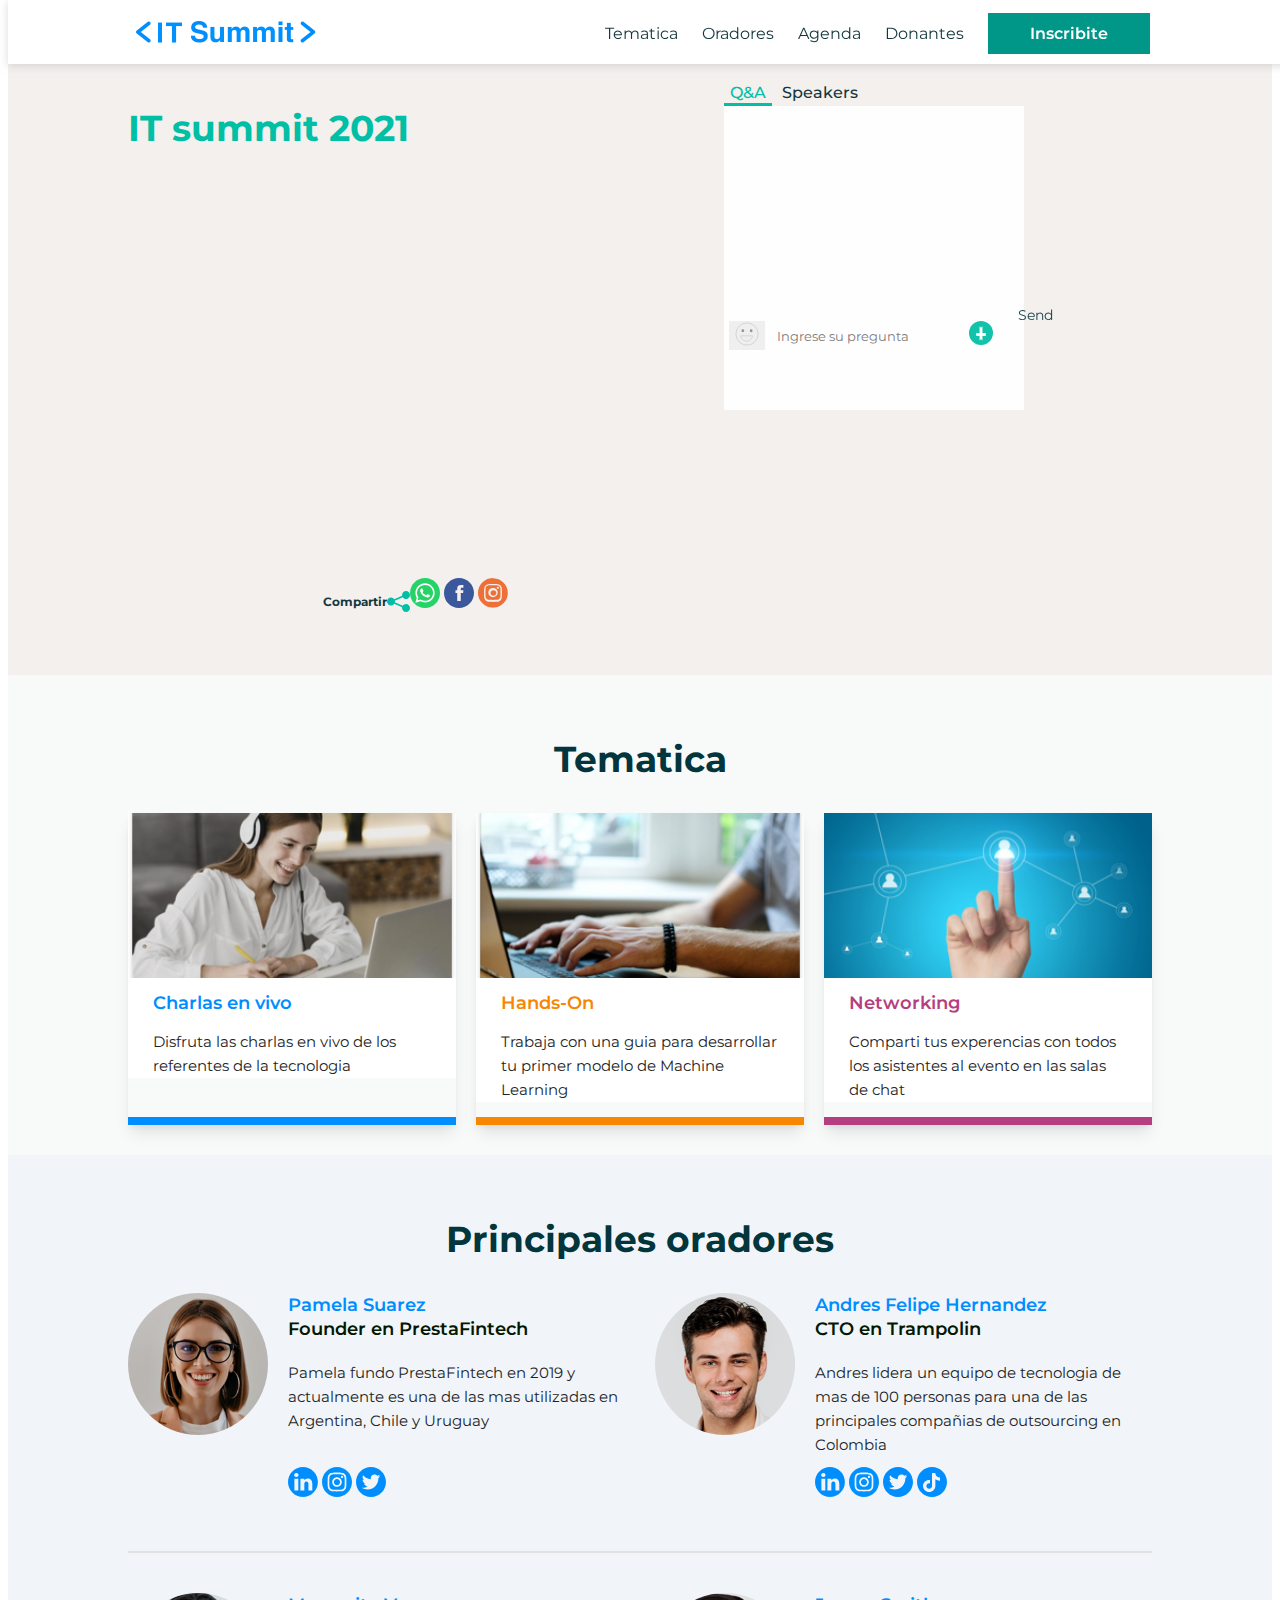
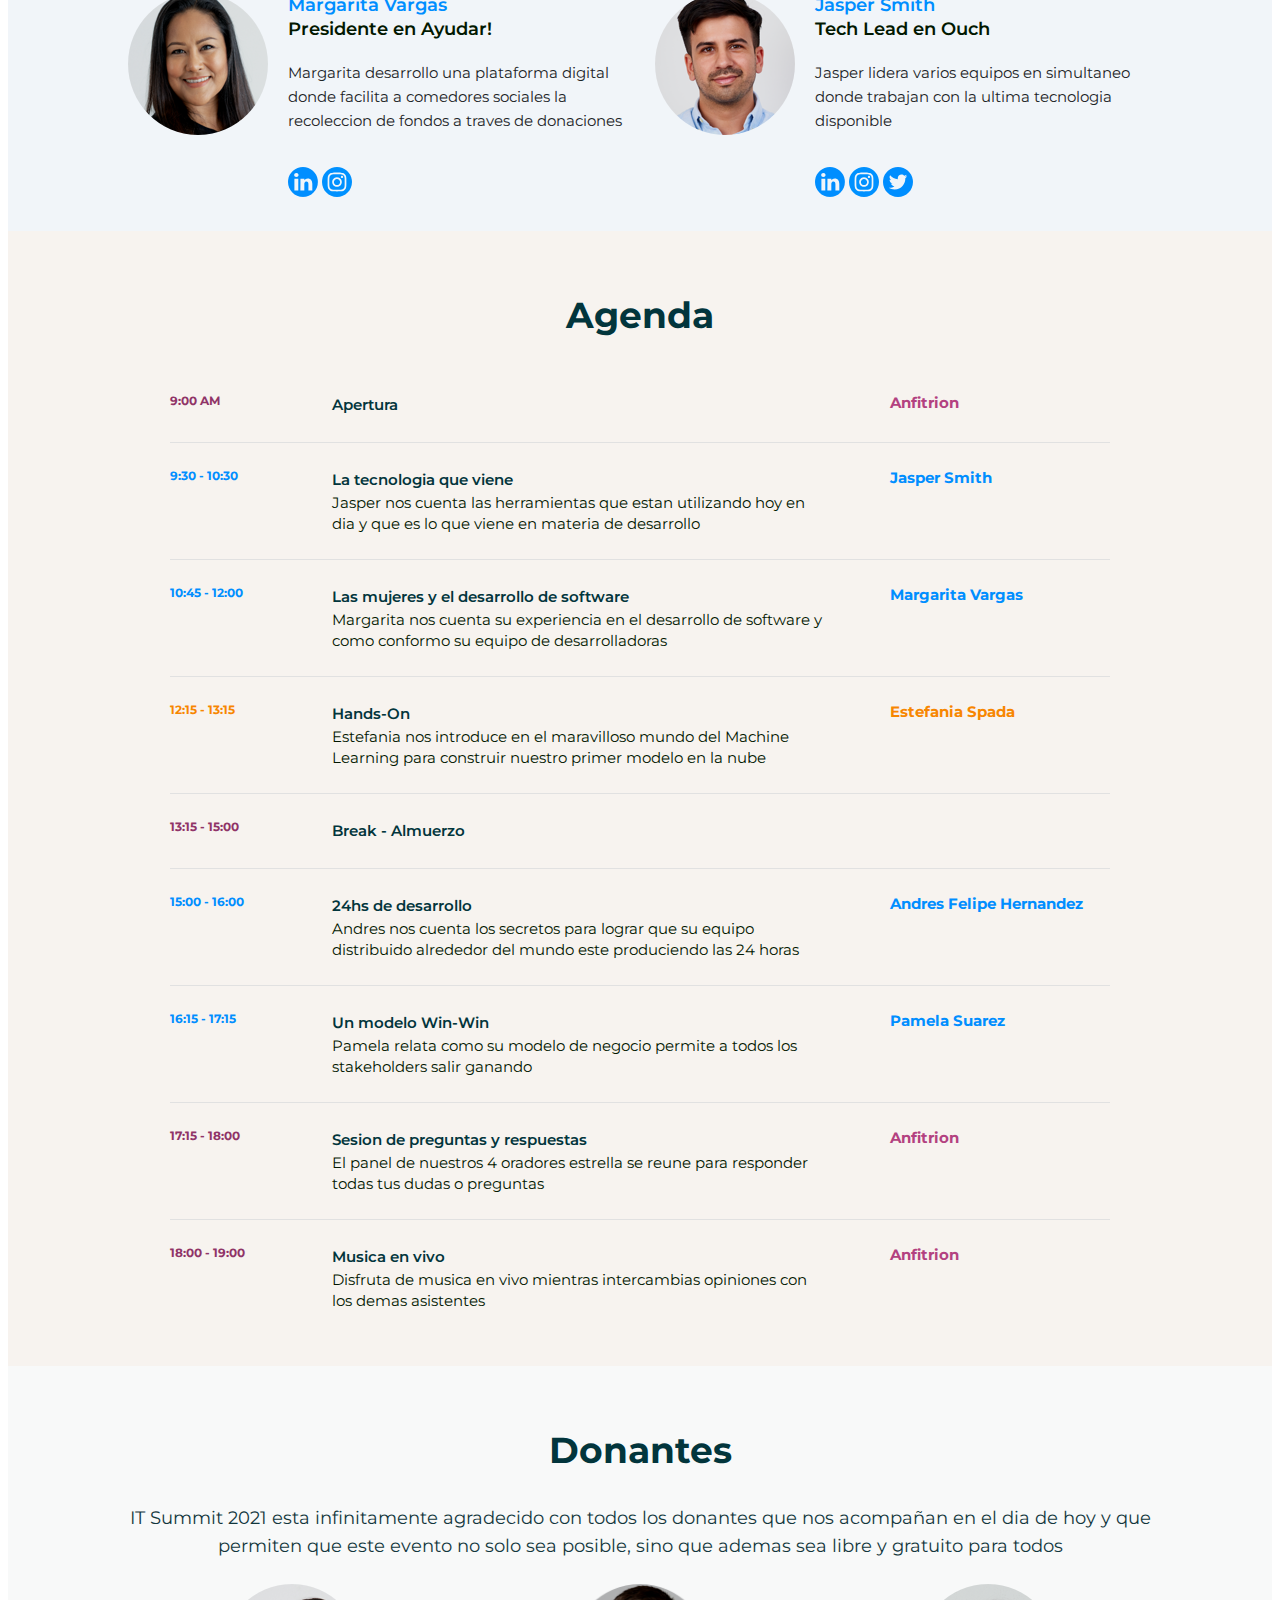
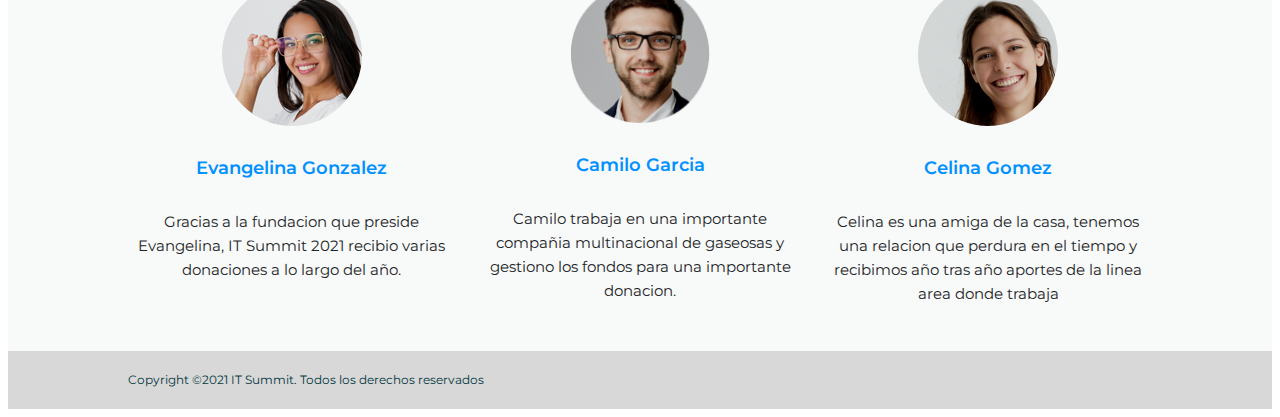
==== commit 96fa91f8: "fix" ====
--- a/index.html
+++ b/index.html
@@ -52,18 +52,25 @@
                     title="YouTube video player" frameborder="0"
                     allow="accelerometer; autoplay; clipboard-write; encrypted-media; gyroscope; picture-in-picture"
                     allowfullscreen></iframe>
+                <div class="redes">
+                    <h4 class="text">Compartir</h4>
+                    <img src="./img/share_normal.svg" alt="">
+                    <div class="icons">
+                        <a href=""><img src="./img/whatsapp_normal.svg" alt=""></a>
+                        <a href=""><img src="./img/facebook_normal.svg" alt=""></a>
+                        <a href=""><img src="./img/instagram_normal.svg" alt=""></a>
+                    </div>
+                </div>
             </div>
             <div class="box-chat">
                 <div class="tit-chat">
                     <div class="w3-bar-w3-black">
-                        <button class="w3-bar-item-w3-button active" data-click="qa" onclick="openTab('qa')">Q&A</button>
+                        <button class="w3-bar-item-w3-button active" data-click="qa"
+                            onclick="openTab('qa')">Q&A</button>
                         <button class="w3-bar-item-w3-button" data-click="speakers"
                             onclick="openTab('speakers');showUsers()">Speakers</button>
                     </div>
                     <div id="qa" class="tab-chat">
-                        <!-- <div class="history-chat" id="historyChat">
-                            
-                        </div> -->
                         <div class="chat-message">
                             <div class="chat-container">
                                 <div class="chat-msg-body">
@@ -399,7 +406,7 @@
             </div>
         </div>
     </section>
-    <section class="formulario" id="formulario">
+    <!-- <section class="formulario" id="formulario">
         <div class="container">
             <h2 class="tit-formulario">Inscribete</h2>
             <form action="" class="form">
@@ -474,7 +481,7 @@
                 <a class="close" href="#formulario">&times;</a>
             </div>
         </div>
-    </section>
+    </section> -->
     <footer class="foot" id="foot">
         <div class="container">
             <p class="text">Copyright ©2021 IT Summit. Todos los derechos reservados</p>
--- a/css/style.css
+++ b/css/style.css
@@ -269,8 +269,25 @@
 .evento .container .box-evento .titulo-evento {
   font-family: "Montserrat", sans-serif;
   font-weight: bold;
-  font-size: 48px;
+  font-size: 36px;
   color: #00bfa5;
+  letter-spacing: 0;
+}
+
+.evento .container .box-evento .redes {
+  display: -webkit-box;
+  display: -ms-flexbox;
+  display: flex;
+  -webkit-box-pack: end;
+      -ms-flex-pack: end;
+          justify-content: flex-end;
+}
+
+.evento .container .box-evento .redes .text {
+  font-family: "Montserrat", sans-serif;
+  font-size: 12px;
+  color: #13373d;
+  letter-spacing: 0;
 }
 
 .evento .container .box-evento .fecha-evento {
@@ -1216,144 +1233,84 @@
   width: 140px;
 }
 
-.formulario {
-  background-image: url("./img_bg_form_desktop.png");
-  padding: 30px 0;
-  position: relative;
-}
-
-.formulario .container {
-  display: -webkit-box;
-  display: -ms-flexbox;
-  display: flex;
-  -webkit-box-orient: vertical;
-  -webkit-box-direction: normal;
-      -ms-flex-direction: column;
-          flex-direction: column;
-  -webkit-box-align: center;
-      -ms-flex-align: center;
-          align-items: center;
-}
-
-.formulario .container .tit-formulario {
-  width: 100%;
-  font-family: "Montserrat", sans-serif;
-  font-weight: bold;
-  font-size: 36px;
-  color: #02353c;
-  text-align: center;
-  line-height: 48px;
-}
-
-.formulario .container .form {
-  width: 620px;
-  background: #ffffff;
-  border: 1px solid #e1e1e1;
-  padding: 30px 50px;
-  -webkit-box-sizing: border-box;
-          box-sizing: border-box;
-  display: -webkit-box;
-  display: -ms-flexbox;
-  display: flex;
-  -ms-flex-wrap: wrap;
-      flex-wrap: wrap;
-  -webkit-box-align: center;
-      -ms-flex-align: center;
-          align-items: center;
-  -webkit-box-pack: justify;
-      -ms-flex-pack: justify;
-          justify-content: space-between;
-}
-
-@media screen and (max-width: 600px) {
-  .formulario .container .form {
-    width: 100%;
-  }
-}
-
-.formulario .container .form .datos-form {
-  width: 48%;
-  display: -webkit-box;
-  display: -ms-flexbox;
-  display: flex;
-  -webkit-box-orient: vertical;
-  -webkit-box-direction: normal;
-      -ms-flex-direction: column;
-          flex-direction: column;
-  margin: 10px 0;
-}
-
-@media screen and (max-width: 600px) {
-  .formulario .container .form .datos-form {
-    width: 100%;
-  }
-}
-
-.formulario .container .form .datos-form .datos {
-  font-family: "Montserrat", sans-serif;
-  font-size: 13px;
-  color: #000000;
-  padding: 8px 0;
-}
-
-.formulario .container .form .datos-form .datos-input {
-  background: #ffffff;
-  border: 1px solid #d8d8d8;
-  border-radius: 2px;
-  padding: 14px 10px;
-}
-
-.formulario .container .form .datos-form .datos-input::-webkit-input-placeholder {
-  font-family: "Montserrat", sans-serif;
-  font-size: 13px;
-  color: #6d7278;
-}
-
-.formulario .container .form .datos-form .datos-input:-ms-input-placeholder {
-  font-family: "Montserrat", sans-serif;
-  font-size: 13px;
-  color: #6d7278;
-}
-
-.formulario .container .form .datos-form .datos-input::-ms-input-placeholder {
-  font-family: "Montserrat", sans-serif;
-  font-size: 13px;
-  color: #6d7278;
-}
-
-.formulario .container .form .datos-form .datos-input::placeholder {
-  font-family: "Montserrat", sans-serif;
-  font-size: 13px;
-  color: #6d7278;
-}
-
-.formulario .container .form .boton {
-  width: 100%;
-  display: -webkit-box;
-  display: -ms-flexbox;
-  display: flex;
-  -webkit-box-pack: center;
-      -ms-flex-pack: center;
-          justify-content: center;
-  -webkit-box-align: center;
-      -ms-flex-align: center;
-          align-items: center;
-  margin-top: 30px;
-}
-
-.formulario .container .form .boton .style {
-  background: #00bfa5;
-  font-family: "Montserrat", sans-serif;
-  font-weight: 600;
-  font-size: 16px;
-  color: #ffffff;
-  letter-spacing: 0;
-  text-align: center;
-  padding: 12px 24px;
-  border: 0;
-  text-decoration: none;
-}
-
+/*.formulario {
+    background-image: url("./img_bg_form_desktop.png");
+    padding: 30px 0;
+    position: relative;
+    .container {
+        display: flex;
+        flex-direction: column;
+        align-items: center;
+        .tit-formulario {
+            width: 100%;
+            font-family: "Montserrat", sans-serif;
+            font-weight: bold;
+            font-size: 36px;
+            color: #02353c;
+            text-align: center;
+            line-height: 48px;
+        }
+        .form {
+            width: 620px;
+            @media screen and (max-width: 600px) {
+                width: 100%;
+            }
+            background: #ffffff;
+            border: 1px solid #e1e1e1;
+            padding: 30px 50px;
+            box-sizing: border-box;
+            display: flex;
+            flex-wrap: wrap;
+            align-items: center;
+            justify-content: space-between;
+            .datos-form {
+                width: 48%;
+                display: flex;
+                flex-direction: column;
+                margin: 10px 0;
+                @media screen and (max-width: 600px) {
+                    width: 100%;
+                }
+                .datos {
+                    font-family: "Montserrat", sans-serif;
+                    font-size: 13px;
+                    color: #000000;
+                    padding: 8px 0;
+                }
+                .datos-input {
+                    background: #ffffff;
+                    border: 1px solid #d8d8d8;
+                    border-radius: 2px;
+                    padding: 14px 10px;
+                    &::placeholder {
+                        font-family: "Montserrat", sans-serif;
+                        font-size: 13px;
+                        color: #6d7278;
+                    }
+                }
+            }
+            .boton {
+                width: 100%;
+                display: flex;
+                justify-content: center;
+                align-items: center;
+                margin-top: 30px;
+                .style {
+                    background: #00bfa5;
+                    font-family: "Montserrat", sans-serif;
+                    font-weight: 600;
+                    font-size: 16px;
+                    color: #ffffff;
+                    letter-spacing: 0;
+                    text-align: center;
+                    padding: 12px 24px;
+                    border: 0;
+                    text-decoration: none;
+                }
+            }
+        }
+    }
+}*/
 .answer {
   position: absolute;
   top: 0;
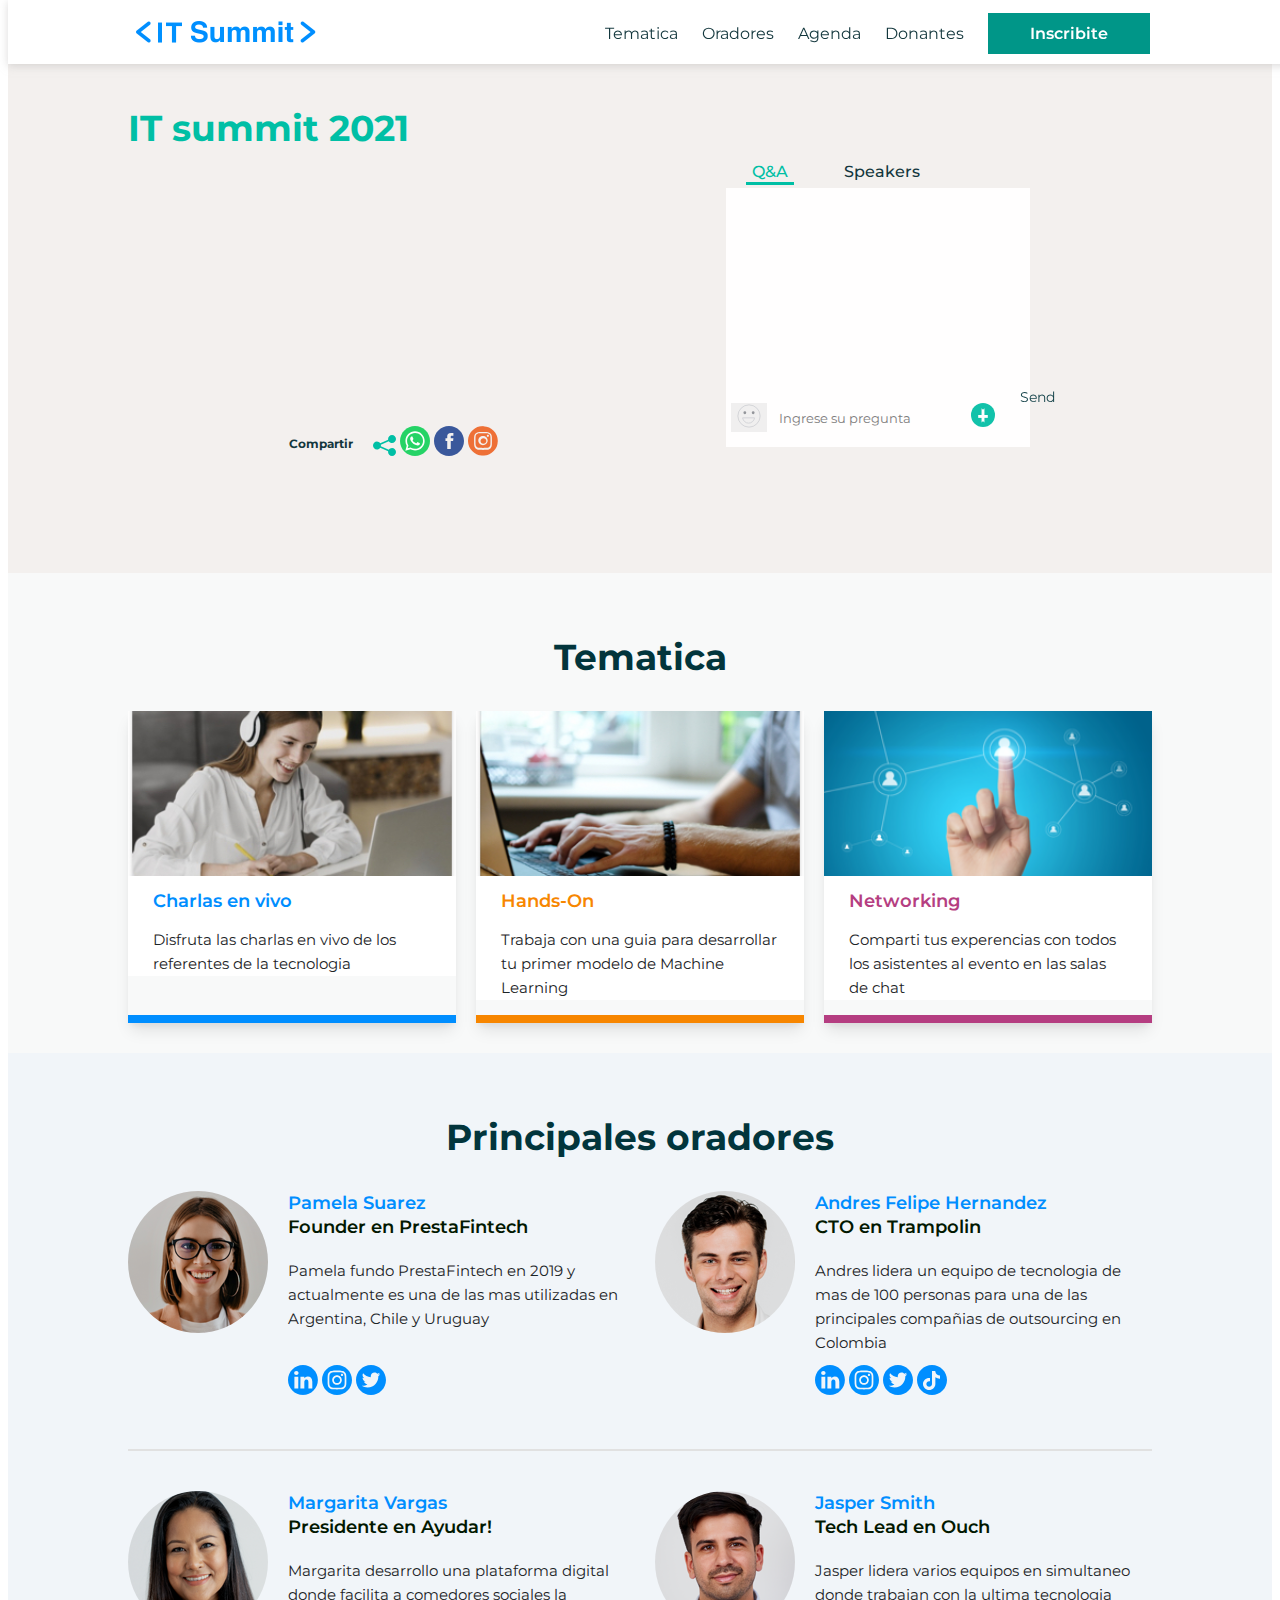
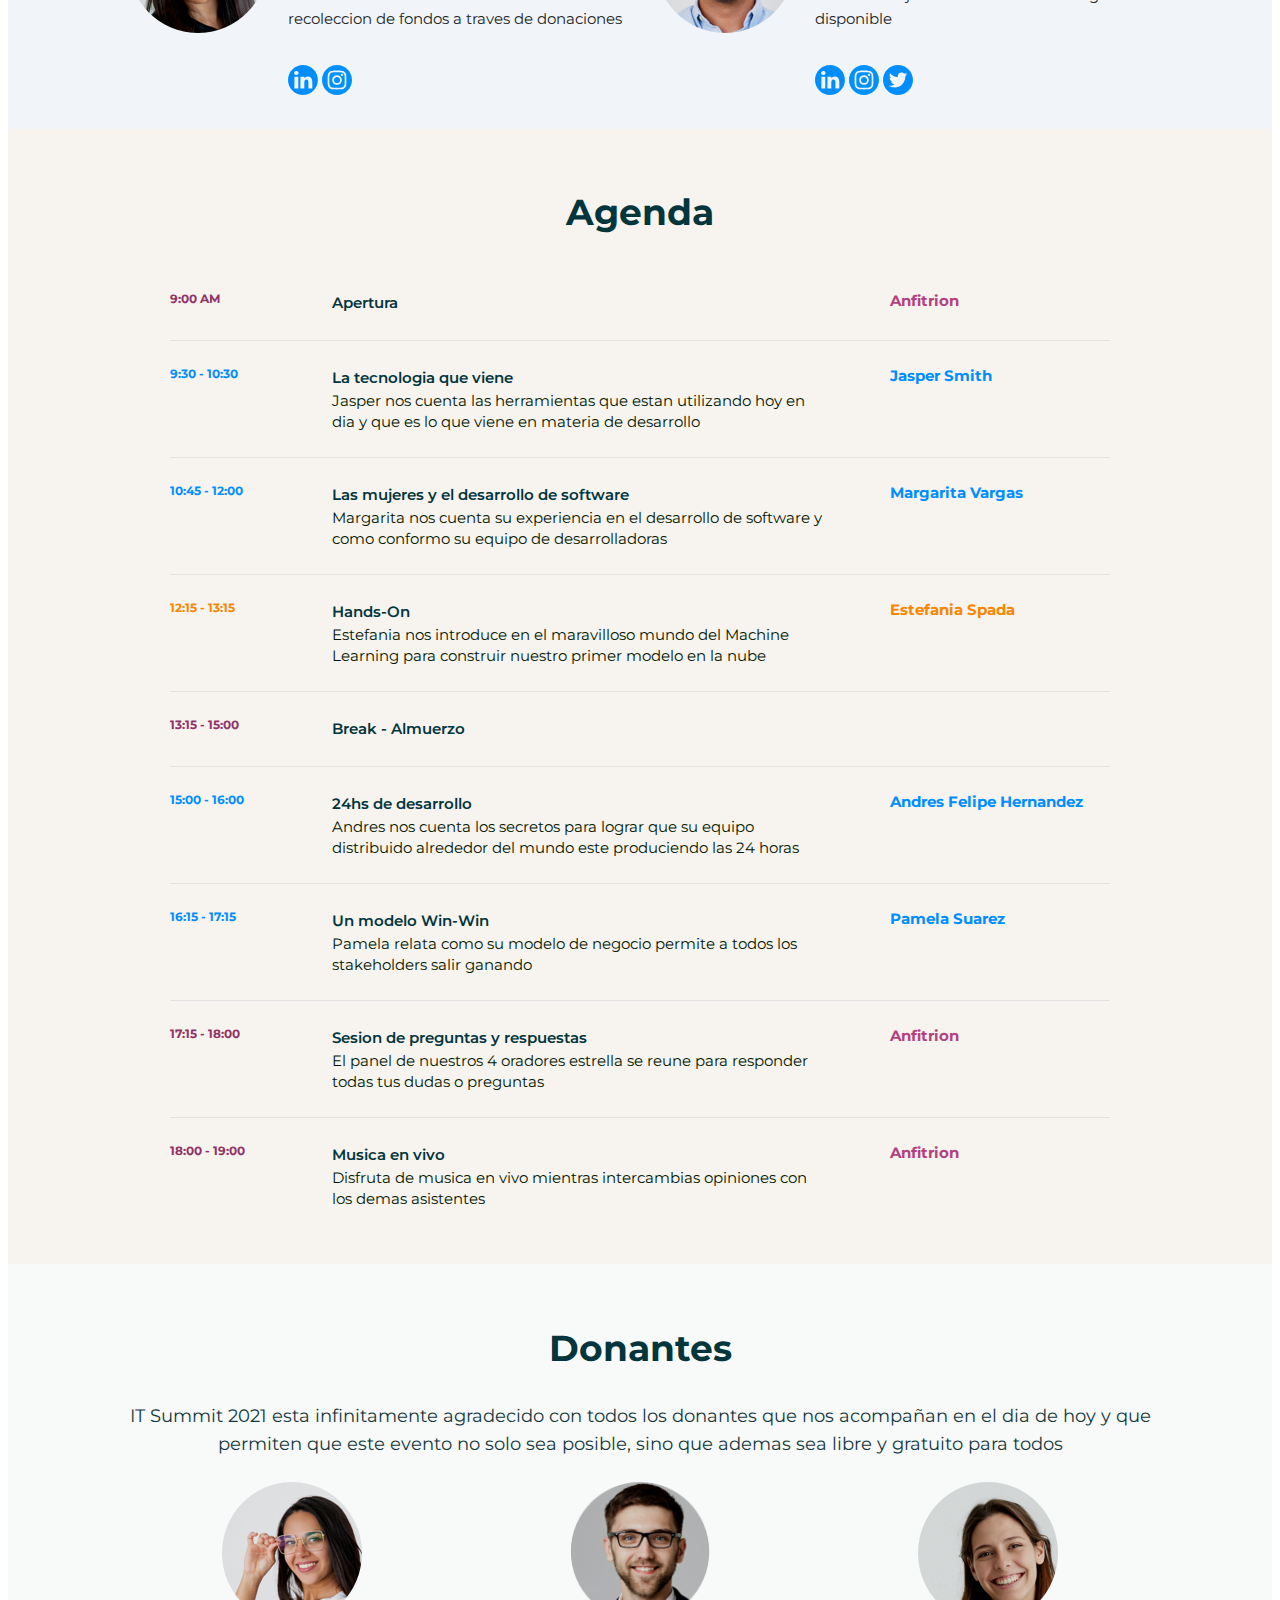
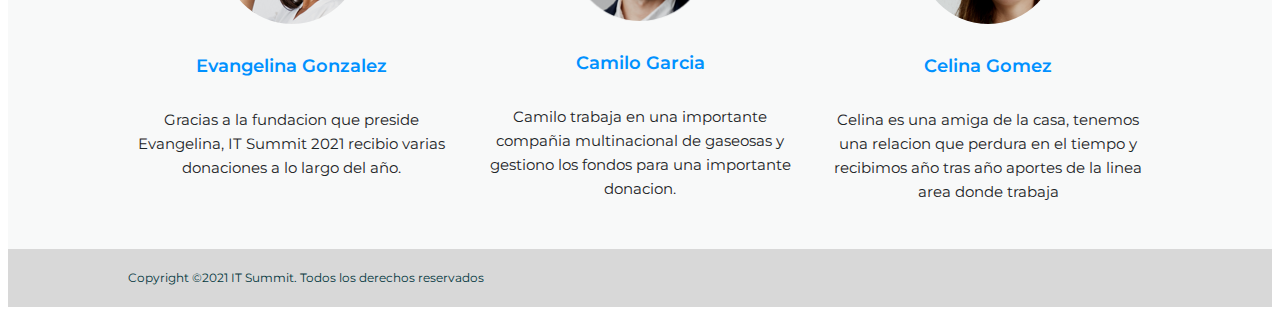
==== commit be2aa5b7: "Sprint2" ====
--- a/index.html
+++ b/index.html
@@ -9,7 +9,6 @@
     <link rel="preconnect" href="https://fonts.gstatic.com">
     <link href="https://fonts.googleapis.com/css2?family=Montserrat:wght@300;400;500;600;700&display=swap"
         rel="stylesheet">
-    <script src="./js/app.js"></script>
     <title>Evento</title>
 </head>
 
@@ -48,14 +47,16 @@
         <div class="container">
             <div class="box-evento">
                 <h1 class="titulo-evento">IT summit 2021</h1>
-                <iframe width="500" height="400" src="https://www.youtube.com/embed/CFPLIaMpGrY"
+                <div class="video">
+                    <iframe class="youtube" src="https://www.youtube.com/embed/XiS7_TJcWEc"
                     title="YouTube video player" frameborder="0"
                     allow="accelerometer; autoplay; clipboard-write; encrypted-media; gyroscope; picture-in-picture"
                     allowfullscreen></iframe>
+                </div>
                 <div class="redes">
                     <h4 class="text">Compartir</h4>
-                    <img src="./img/share_normal.svg" alt="">
                     <div class="icons">
+                        <img src="./img/share_normal.svg" alt="">
                         <a href=""><img src="./img/whatsapp_normal.svg" alt=""></a>
                         <a href=""><img src="./img/facebook_normal.svg" alt=""></a>
                         <a href=""><img src="./img/instagram_normal.svg" alt=""></a>
@@ -68,78 +69,53 @@
                         <button class="w3-bar-item-w3-button active" data-click="qa"
                             onclick="openTab('qa')">Q&A</button>
                         <button class="w3-bar-item-w3-button" data-click="speakers"
-                            onclick="openTab('speakers');showUsers()">Speakers</button>
+                            onclick="openTab('speakers');">Speakers</button>
                     </div>
                     <div id="qa" class="tab-chat">
-                        <div class="chat-message">
-                            <div class="chat-container">
-                                <div class="chat-msg-body">
-                                    <div class="chat-msg-scroll" id="scroll">
-                                        <div class="chat-msg-text" id="historyChat"></div>
-                                    </div>
-                                </div>
-                            </div>
-                        </div>
-                        <div class="message-chat">
-                            <button type="button" class="emoticon-chat" onclick="openIcons()"><img id="emoticonBtn"
-                                    src="./img/emoji_normal.svg" alt=""></button>
-                            <input type="text" id="message" name="message" placeholder="Ingrese su pregunta">
-                            <a type="button" class="emoticon-chat" onclick="sendQuestion('historyChat')"><img
-                                    src="./img/send_button_normal.svg" alt=""></a>
-                            <label for="">Send</label>
-                        </div>
-                        <div class="icons-chat" id="icons" style="display:none">
-                            <div>
-                                <a type="button" class="emoticon-chat"
-                                    onclick="sendEmoticon('historyChat', './img/Like_emoji.png')"><img
-                                        src="./img/Like_emoji.png" alt=""></a>
-                                <a type="button" class="emoticon-chat"
-                                    onclick="sendEmoticon('historyChat', './img/love_emoji.png')"><img
-                                        src="./img/love_emoji.png" alt=""></a>
-                                <a type="button" class="emoticon-chat"
-                                    onclick="sendEmoticon('historyChat', './img/funny_emoji.png')"><img
-                                        src="./img/funny_emoji.png" alt=""></a>
-                                <a type="button" class="emoticon-chat"
-                                    onclick="sendEmoticon('historyChat', './img/wow_emoji.png')"><img
-                                        src="./img/wow_emoji.png" alt=""></a>
-                                <a type="button" class="emoticon-chat"
-                                    onclick="sendEmoticon('historyChat', './img/sad_emoji.png')"><img
-                                        src="./img/sad_emoji.png" alt=""></a>
-                            </div>
-                            <div class="hand-chat" id="hands">
-                                <button class="emoticon-chat" href="" onclick="raiseHand()"><img id="handsIcon"
-                                        src="./img/icono_mano_normal.svg" alt=""></button>
-                                <label class="hand-text" for="">LEVANTAR LA MANO</label>
-                            </div>
-                        </div>
+                        <div class="chat-wrapper" id="qaChat"></div>
                     </div>
                     <div id="speakers" class="tab-chat" style="display:none">
                         <div id="speakersList">
-
-                        </div>
-                        <div class="chat-message" id="speakersChat" style="display:none">
-                            <a type="button" onclick="backChat()"><img src="./img/back.png" alt=""></a>
-                            <div id="speakerInfo" class="speaker-style">
-
+                            <div class="speaker-style">
+                                <img width="100px" class="speaker-img" src="./img/pamela_suarez.png">
+                                <div class="speaker-info">
+                                    <span>Pamela Suarez</span>
+                                    <div class="position">Presidente de Ayudar</div>
+                                </div>
+                                <div class="chat-button"><a onclick="openChat(0)"><img
+                                            src="./img/enviarmensaje_normal.png"></a></div>
                             </div>
-                            <div class="chat-container">
-                                <div class="chat-msg-body">
-                                    <div class="chat-msg-scroll" id="scroll">
-                                        <div class="chat-msg-text" id="historyChat2" style="display:none"></div>
-                                        <div class="chat-msg-text" id="historyChat3" style="display:none"></div>
-                                        <div class="chat-msg-text" id="historyChat4" style="display:none"></div>
-                                        <div class="chat-msg-text" id="historyChat5" style="display:none"></div>
-                                    </div>
+                            <div class="speaker-style">
+                                <img width="100px" class="speaker-img" src="./img/margarita_vargas.png">
+                                <div class="speaker-info">
+                                    <span>Margarita Vargas</span>
+                                    <div class="position">Presidente de Ayudar</div>
                                 </div>
+                                <div class="chat-button"><a onclick="openChat(1)"><img
+                                            src="./img/enviarmensaje_normal.png"></a></div>
                             </div>
-                        </div>
-                        <div class="message-chat" id="messageChat" style="display:none">
-                            <button type="button" class="emoticon-chat" onclick="openIcons()"><img id="emoticonBtn"
-                                    src="./img/emoji_normal.svg" alt=""></button>
-                            <input type="text" id="message" name="message" placeholder="Ingrese su pregunta">
-                            <a type="button" class="emoticon-chat" onclick="sendQuestion('historyChat')"><img
-                                    src="./img/send_button_normal.svg" alt=""></a>
-                            <label for="">Send</label>
+                            <div class="speaker-style">
+                                <img width="100px" class="speaker-img" src="./img/andres_hernandez.png">
+                                <div class="speaker-info">
+                                    <span>Andres Felipe Hernandez</span>
+                                    <div class="position">CTO en Trampolin</div>
+                                </div>
+                                <div class="chat-button"><a onclick="openChat(2)"><img
+                                            src="./img/enviarmensaje_normal.png"></a></div>
+                            </div>
+                            <div class="speaker-style">
+                                <img width="100px" class="speaker-img" src="./img/jasper_smith.png">
+                                <div class="speaker-info">
+                                    <span>Jasper Smith</span>
+                                    <div class="position">Tech Lead en Ouch</div>
+                                </div>
+                                <div class="chat-button"><a onclick="openChat(3)"><img
+                                            src="./img/enviarmensaje_normal.png"></a></div>
+                            </div>
+                        </div>
+                        <div class="speakers-chats" id="spChat" style="display: none;">
+                            <a id="spChatBack"><img src="./img/back.png" alt=""></a>
+                            <div class="chat-wrapper" id="speakersChat"></div>
                         </div>
                     </div>
                 </div>
@@ -487,6 +463,8 @@
             <p class="text">Copyright ©2021 IT Summit. Todos los derechos reservados</p>
         </div>
     </footer>
+    <!-- <script src="./js/app.js"></script> -->
+    <script src="./js/chat.js"></script>
 
 </body>
 
--- a/css/style.css
+++ b/css/style.css
@@ -238,12 +238,6 @@
   padding: 74px 0 50px;
 }
 
-@media screen and (max-width: 600px) {
-  .evento {
-    padding: 42px 0 50px;
-  }
-}
-
 .evento .container {
   display: -webkit-box;
   display: -ms-flexbox;
@@ -256,13 +250,30 @@
           justify-content: space-between;
 }
 
+@media screen and (max-width: 900px) {
+  .evento .container {
+    display: inline-block;
+  }
+}
+
+@media screen and (max-width: 600px) {
+  .evento .container {
+    display: inline-block;
+  }
+}
+
 .evento .container .box-evento {
   max-width: 380px;
 }
 
-@media screen and (max-width: 900px) {
-  .evento .container .box-evento {
-    max-width: 100%;
+.evento .container .box-evento .video .youtube {
+  width: 424px;
+  height: 238px;
+}
+
+@media screen and (max-width: 600px) {
+  .evento .container .box-evento .video .youtube {
+    width: 100%;
   }
 }
 
@@ -283,11 +294,38 @@
           justify-content: flex-end;
 }
 
+@media screen and (max-width: 600px) {
+  .evento .container .box-evento .redes {
+    display: -webkit-box;
+    display: -ms-flexbox;
+    display: flex;
+    -webkit-box-align: center;
+        -ms-flex-align: center;
+            align-items: center;
+  }
+}
+
 .evento .container .box-evento .redes .text {
   font-family: "Montserrat", sans-serif;
   font-size: 12px;
   color: #13373d;
   letter-spacing: 0;
+  margin: 20px 10px;
+}
+
+.evento .container .box-evento .redes .icons {
+  margin: 10px;
+}
+
+@media screen and (max-width: 600px) {
+  .evento .container .box-evento .redes .icons {
+    display: -webkit-box;
+    display: -ms-flexbox;
+    display: flex;
+    -webkit-box-align: center;
+        -ms-flex-align: center;
+            align-items: center;
+  }
 }
 
 .evento .container .box-evento .fecha-evento {
@@ -320,12 +358,19 @@
   text-decoration: none;
 }
 
-.evento .container .box-chat {
-  width: 428px;
+.evento .box-chat {
+  width: 350px;
   position: relative;
-}
-
-.evento .container .box-chat .tit-chat .w3-bar-w3-black .w3-bar-item-w3-button {
+  margin: 76px;
+}
+
+@media screen and (max-width: 600px) {
+  .evento .box-chat {
+    margin: 35px;
+  }
+}
+
+.evento .box-chat .tit-chat .w3-bar-w3-black .w3-bar-item-w3-button {
   font-family: "Montserrat", sans-serif;
   font-weight: 500;
   font-size: 16px;
@@ -334,31 +379,32 @@
   letter-spacing: 0;
   border: 0;
   border-bottom: 3px solid transparent;
-}
-
-.evento .container .box-chat .tit-chat .w3-bar-w3-black .w3-bar-item-w3-button.active {
+  margin: 3px 20px;
+}
+
+.evento .box-chat .tit-chat .w3-bar-w3-black .w3-bar-item-w3-button.active {
   border-color: #00bfa5;
   color: #00bfa5;
 }
 
-.evento .container .box-chat .tit-chat .tab-chat {
-  height: 304px;
-  width: 300px;
+.evento .box-chat .tit-chat .tab-chat {
+  height: 100%;
+  width: 304px;
   opacity: 0.93;
   background: #ffffff;
 }
 
-.evento .container .box-chat .tit-chat .tab-chat .chat-message {
+.evento .box-chat .tit-chat .tab-chat .chat-message {
   height: 200px;
   background-color: white;
 }
 
-.evento .container .box-chat .tit-chat .tab-chat .chat-message .chat-container {
+.evento .box-chat .tit-chat .tab-chat .chat-message .chat-container {
   height: 100%;
   position: relative;
 }
 
-.evento .container .box-chat .tit-chat .tab-chat .chat-message .chat-container .chat-msg-body {
+.evento .box-chat .tit-chat .tab-chat .chat-message .chat-container .chat-msg-body {
   height: 100%;
   overflow: hidden;
   -webkit-box-sizing: border-box;
@@ -369,26 +415,26 @@
   margin: 10px 0;
 }
 
-.evento .container .box-chat .tit-chat .tab-chat .chat-message .chat-container .chat-msg-body .chat-msg-scroll {
+.evento .box-chat .tit-chat .tab-chat .chat-message .chat-container .chat-msg-body .chat-msg-scroll {
   position: relative;
   max-height: 100%;
   overflow: auto;
 }
 
-.evento .container .box-chat .tit-chat .tab-chat .chat-message .chat-container .chat-msg-body .chat-msg-scroll .chat-msg-text {
+.evento .box-chat .tit-chat .tab-chat .chat-message .chat-container .chat-msg-body .chat-msg-scroll .chat-msg-text {
   height: 200px;
 }
 
-.evento .container .box-chat .tit-chat .tab-chat .chat-message .chat-container .chat-msg-body .chat-msg-scroll .chat-msg-text .question-style .time-style,
-.evento .container .box-chat .tit-chat .tab-chat .chat-message .chat-container .chat-msg-body .chat-msg-scroll .chat-msg-text .answer-style .time-style {
+.evento .box-chat .tit-chat .tab-chat .chat-message .chat-container .chat-msg-body .chat-msg-scroll .chat-msg-text .question-style .time-style,
+.evento .box-chat .tit-chat .tab-chat .chat-message .chat-container .chat-msg-body .chat-msg-scroll .chat-msg-text .answer-style .time-style {
   font-family: "Montserrat", sans-serif;
   font-size: 16px;
   color: #6d7278;
   margin-left: 30px;
 }
 
-.evento .container .box-chat .tit-chat .tab-chat .chat-message .chat-container .chat-msg-body .chat-msg-scroll .chat-msg-text .question-style .msgImg-style,
-.evento .container .box-chat .tit-chat .tab-chat .chat-message .chat-container .chat-msg-body .chat-msg-scroll .chat-msg-text .answer-style .msgImg-style {
+.evento .box-chat .tit-chat .tab-chat .chat-message .chat-container .chat-msg-body .chat-msg-scroll .chat-msg-text .question-style .msgImg-style,
+.evento .box-chat .tit-chat .tab-chat .chat-message .chat-container .chat-msg-body .chat-msg-scroll .chat-msg-text .answer-style .msgImg-style {
   -webkit-box-align: start;
       -ms-flex-align: start;
           align-items: flex-start;
@@ -399,8 +445,8 @@
       justify-content: space-around;
 }
 
-.evento .container .box-chat .tit-chat .tab-chat .chat-message .chat-container .chat-msg-body .chat-msg-scroll .chat-msg-text .question-style .msgImg-style .bubble-style,
-.evento .container .box-chat .tit-chat .tab-chat .chat-message .chat-container .chat-msg-body .chat-msg-scroll .chat-msg-text .answer-style .msgImg-style .bubble-style {
+.evento .box-chat .tit-chat .tab-chat .chat-message .chat-container .chat-msg-body .chat-msg-scroll .chat-msg-text .question-style .msgImg-style .bubble-style,
+.evento .box-chat .tit-chat .tab-chat .chat-message .chat-container .chat-msg-body .chat-msg-scroll .chat-msg-text .answer-style .msgImg-style .bubble-style {
   width: 90%;
   background: #f2f2f2;
   border-radius: 20px;
@@ -409,46 +455,46 @@
   color: #6d7278;
 }
 
-.evento .container .box-chat .tit-chat .tab-chat .chat-message .chat-container .chat-msg-body .chat-msg-scroll .chat-msg-text .question-style .msgImg-style .bubble-style p,
-.evento .container .box-chat .tit-chat .tab-chat .chat-message .chat-container .chat-msg-body .chat-msg-scroll .chat-msg-text .answer-style .msgImg-style .bubble-style p {
+.evento .box-chat .tit-chat .tab-chat .chat-message .chat-container .chat-msg-body .chat-msg-scroll .chat-msg-text .question-style .msgImg-style .bubble-style p,
+.evento .box-chat .tit-chat .tab-chat .chat-message .chat-container .chat-msg-body .chat-msg-scroll .chat-msg-text .answer-style .msgImg-style .bubble-style p {
   padding: 25px;
   margin: 0;
 }
 
-.evento .container .box-chat .tit-chat .tab-chat .chat-message .chat-container .chat-msg-body .chat-msg-scroll .chat-msg-text .question-style .msgImg-style .bubble-style img,
-.evento .container .box-chat .tit-chat .tab-chat .chat-message .chat-container .chat-msg-body .chat-msg-scroll .chat-msg-text .answer-style .msgImg-style .bubble-style img {
+.evento .box-chat .tit-chat .tab-chat .chat-message .chat-container .chat-msg-body .chat-msg-scroll .chat-msg-text .question-style .msgImg-style .bubble-style img,
+.evento .box-chat .tit-chat .tab-chat .chat-message .chat-container .chat-msg-body .chat-msg-scroll .chat-msg-text .answer-style .msgImg-style .bubble-style img {
   margin: 25px;
   width: 30px;
   display: inline-block;
 }
 
-.evento .container .box-chat .tit-chat .tab-chat .chat-message .chat-container .chat-msg-body .chat-msg-scroll .chat-msg-text .answer-style .msgImg-style {
+.evento .box-chat .tit-chat .tab-chat .chat-message .chat-container .chat-msg-body .chat-msg-scroll .chat-msg-text .answer-style .msgImg-style {
   -webkit-box-orient: horizontal;
   -webkit-box-direction: reverse;
       -ms-flex-direction: row-reverse;
           flex-direction: row-reverse;
 }
 
-.evento .container .box-chat .tit-chat .tab-chat .chat-message .chat-container .chat-msg-body .chat-msg-scroll .chat-msg-text .answer-style .msgImg-style .bubble-style {
+.evento .box-chat .tit-chat .tab-chat .chat-message .chat-container .chat-msg-body .chat-msg-scroll .chat-msg-text .answer-style .msgImg-style .bubble-style {
   background: #ffffff;
   -webkit-box-shadow: 0 2px 4px 0 rgba(210, 210, 210, 0.5);
           box-shadow: 0 2px 4px 0 rgba(210, 210, 210, 0.5);
 }
 
-.evento .container .box-chat .tit-chat .tab-chat .message-chat {
+.evento .box-chat .tit-chat .tab-chat .message-chat {
   background: #ffffff;
   display: -webkit-box;
   display: -ms-flexbox;
   display: flex;
 }
 
-.evento .container .box-chat .tit-chat .tab-chat .message-chat #icons {
+.evento .box-chat .tit-chat .tab-chat .message-chat .icons-chat {
   -webkit-box-align: end;
       -ms-flex-align: end;
           align-items: flex-end;
 }
 
-.evento .container .box-chat .tit-chat .tab-chat .message-chat #message {
+.evento .box-chat .tit-chat .tab-chat .message-chat .input-message {
   font-family: "Montserrat", sans-serif;
   font-size: 13px;
   color: #02353c;
@@ -456,12 +502,12 @@
   margin: 15px 5px;
 }
 
-.evento .container .box-chat .tit-chat .tab-chat .message-chat .emoticon-chat {
+.evento .box-chat .tit-chat .tab-chat .message-chat .emoticon-chat {
   border: none;
   margin: 15px 5px;
 }
 
-.evento .container .box-chat .tit-chat .tab-chat .message-chat label {
+.evento .box-chat .tit-chat .tab-chat .message-chat label {
   font-family: "Montserrat", sans-serif;
   font-size: 14px;
   color: #02353c;
@@ -470,17 +516,17 @@
   margin-bottom: 15px;
 }
 
-.evento .container .box-chat .tit-chat .tab-chat .message-chat img {
+.evento .box-chat .tit-chat .tab-chat .message-chat img {
   width: 24px;
 }
 
-.evento .container .box-chat .tit-chat .tab-chat .icons-chat .emoticon-chat {
+.evento .box-chat .tit-chat .tab-chat .icons-chat .emoticon-chat {
   height: 34px;
   width: 165px;
   margin-left: 15px;
 }
 
-.evento .container .box-chat .tit-chat .tab-chat .icons-chat .hand-chat {
+.evento .box-chat .tit-chat .tab-chat .icons-chat .hand-chat {
   color: black;
   display: -webkit-box;
   display: -ms-flexbox;
@@ -493,20 +539,20 @@
           justify-content: flex-start;
 }
 
-.evento .container .box-chat .tit-chat .tab-chat .icons-chat .hand-chat .emoticon-chat {
+.evento .box-chat .tit-chat .tab-chat .icons-chat .hand-chat .emoticon-chat {
   width: 24px;
   border: none;
   margin: 15px 5px;
 }
 
-.evento .container .box-chat .tit-chat .tab-chat .icons-chat .hand-chat .hand-text {
+.evento .box-chat .tit-chat .tab-chat .icons-chat .hand-chat .hand-text {
   font-family: "Montserrat", sans-serif;
   font-size: 12px;
   letter-spacing: 0;
   margin-left: 15px;
 }
 
-.evento .container .box-chat .tit-chat .tab-chat .speaker-style {
+.evento .box-chat .tit-chat .tab-chat .speaker-style {
   -webkit-box-align: start;
       -ms-flex-align: start;
           align-items: flex-start;
@@ -521,7 +567,7 @@
   line-height: 18px;
 }
 
-.evento .container .box-chat .tit-chat .tab-chat .speaker-style .speaker-info {
+.evento .box-chat .tit-chat .tab-chat .speaker-style .speaker-info {
   display: -webkit-box;
   display: -ms-flexbox;
   display: flex;
@@ -531,7 +577,7 @@
           flex-direction: column;
 }
 
-.evento .container .box-chat .tit-chat .tab-chat .speaker-style .position {
+.evento .box-chat .tit-chat .tab-chat .speaker-style .position {
   display: -webkit-box;
   display: -ms-flexbox;
   display: flex;
@@ -543,7 +589,7 @@
   line-height: 18px;
 }
 
-.evento .container .box-chat .tit-chat .tab-chat .speaker-style .speaker-img {
+.evento .box-chat .tit-chat .tab-chat .speaker-style .speaker-img {
   width: 60px;
 }
 
@@ -637,6 +683,22 @@
   position: absolute;
 }
 
+.evento-general .container {
+  display: block;
+}
+
+@media screen and (max-width: 900px) {
+  .evento-general .container {
+    max-width: 95%;
+  }
+}
+
+@media screen and (max-width: 600px) {
+  .evento-general .container {
+    max-width: 95%;
+  }
+}
+
 .evento-general .container .evento-tit {
   font-family: "Montserrat", sans-serif;
   font-weight: bold;
@@ -663,6 +725,32 @@
           justify-content: space-between;
 }
 
+@media screen and (max-width: 900px) {
+  .evento-general .container .stars-cal {
+    display: -webkit-box;
+    display: -ms-flexbox;
+    display: flex;
+    -webkit-box-orient: vertical;
+    -webkit-box-direction: normal;
+        -ms-flex-direction: column;
+            flex-direction: column;
+    max-width: 95%;
+  }
+}
+
+@media screen and (max-width: 600px) {
+  .evento-general .container .stars-cal {
+    display: -webkit-box;
+    display: -ms-flexbox;
+    display: flex;
+    -webkit-box-orient: vertical;
+    -webkit-box-direction: normal;
+        -ms-flex-direction: column;
+            flex-direction: column;
+    max-width: 95%;
+  }
+}
+
 .evento-general .container .stars-cal .evento-subtit {
   font-family: "Montserrat", sans-serif;
   font-weight: 400;
@@ -670,6 +758,22 @@
   color: #13373d;
   letter-spacing: 0;
   line-height: 31px;
+}
+
+.actividades .container {
+  display: block;
+}
+
+@media screen and (max-width: 900px) {
+  .actividades .container {
+    max-width: 95%;
+  }
+}
+
+@media screen and (max-width: 600px) {
+  .actividades .container {
+    max-width: 95%;
+  }
 }
 
 .actividades .container .act-tit {
@@ -698,6 +802,32 @@
           justify-content: space-between;
 }
 
+@media screen and (max-width: 900px) {
+  .actividades .container .stars-cal {
+    display: -webkit-box;
+    display: -ms-flexbox;
+    display: flex;
+    -webkit-box-orient: vertical;
+    -webkit-box-direction: normal;
+        -ms-flex-direction: column;
+            flex-direction: column;
+    max-width: 95%;
+  }
+}
+
+@media screen and (max-width: 600px) {
+  .actividades .container .stars-cal {
+    display: -webkit-box;
+    display: -ms-flexbox;
+    display: flex;
+    -webkit-box-orient: vertical;
+    -webkit-box-direction: normal;
+        -ms-flex-direction: column;
+            flex-direction: column;
+    max-width: 95%;
+  }
+}
+
 .actividades .container .stars-cal .act-subtit {
   font-family: "Montserrat", sans-serif;
   font-weight: 400;
@@ -734,6 +864,18 @@
   border-radius: 2px;
 }
 
+@media screen and (max-width: 900px) {
+  .comentarios .container .area {
+    max-width: 95%;
+  }
+}
+
+@media screen and (max-width: 600px) {
+  .comentarios .container .area {
+    max-width: 95%;
+  }
+}
+
 .comentarios .container .link {
   display: block;
   margin: 20px auto;
@@ -749,7 +891,50 @@
   text-decoration: none;
 }
 
-.respuesta .tit {
+.respuesta {
+  position: absolute;
+  top: 0;
+  bottom: 0;
+  left: 0;
+  right: 0;
+  background: rgba(0, 0, 0, 0.7);
+  -webkit-transition: opacity 500ms;
+  transition: opacity 500ms;
+  visibility: hidden;
+  opacity: 100%;
+  display: -webkit-box;
+  display: -ms-flexbox;
+  display: flex;
+}
+
+.respuesta:target {
+  visibility: visible;
+  opacity: 1;
+}
+
+.respuesta .container {
+  display: -webkit-box;
+  display: -ms-flexbox;
+  display: flex;
+  position: relative;
+  -webkit-box-orient: vertical;
+  -webkit-box-direction: normal;
+      -ms-flex-direction: column;
+          flex-direction: column;
+  -webkit-box-align: center;
+      -ms-flex-align: center;
+          align-items: center;
+  background: #ffffff;
+  border: 1px solid #e1e1e1;
+  width: 620px;
+  padding: 45px 0;
+}
+
+.respuesta .container .check {
+  text-align: center;
+}
+
+.respuesta .container .tit {
   font-family: "Montserrat", sans-serif;
   font-weight: 600;
   font-size: 25px;
@@ -759,7 +944,7 @@
   line-height: 31px;
 }
 
-.respuesta .parrafo {
+.respuesta .container .parrafo {
   font-family: "Montserrat", sans-serif;
   font-size: 15px;
   color: #000000;
@@ -768,7 +953,7 @@
   line-height: 31px;
 }
 
-.respuesta .sub-parrafo {
+.respuesta .container .sub-parrafo {
   font-family: "Montserrat", sans-serif;
   font-size: 15px;
   color: #000000;
@@ -777,7 +962,7 @@
   line-height: 31px;
 }
 
-.respuesta .saludo {
+.respuesta .container .saludo {
   font-family: "Montserrat", sans-serif;
   font-weight: bold;
   font-size: 18px;
@@ -787,13 +972,38 @@
   line-height: 31px;
 }
 
-.respuesta .social {
-  text-align: center;
+.respuesta .container .social {
+  text-align: center;
+}
+
+.respuesta .close {
+  position: absolute;
+  top: 10px;
+  right: 20px;
+  -webkit-transition: all 200ms;
+  transition: all 200ms;
+  font-size: 30px;
+  font-weight: bold;
+  text-decoration: none;
+  color: #333;
 }
 
 .tematica {
   background-color: #f8f9f9;
   padding: 30px 0;
+}
+
+@media screen and (max-width: 600px) {
+  .tematica {
+    padding: 42px 0 50px;
+    width: 100%;
+  }
+}
+
+@media screen and (max-width: 900px) {
+  .tematica {
+    max-width: 95%;
+  }
 }
 
 .tematica .container .tit-tematica {
@@ -820,6 +1030,7 @@
     -webkit-box-direction: normal;
         -ms-flex-direction: column;
             flex-direction: column;
+    width: 100%;
   }
 }
 
@@ -935,6 +1146,7 @@
     -webkit-box-direction: normal;
         -ms-flex-direction: column;
             flex-direction: column;
+    width: 100%;
   }
 }
 
